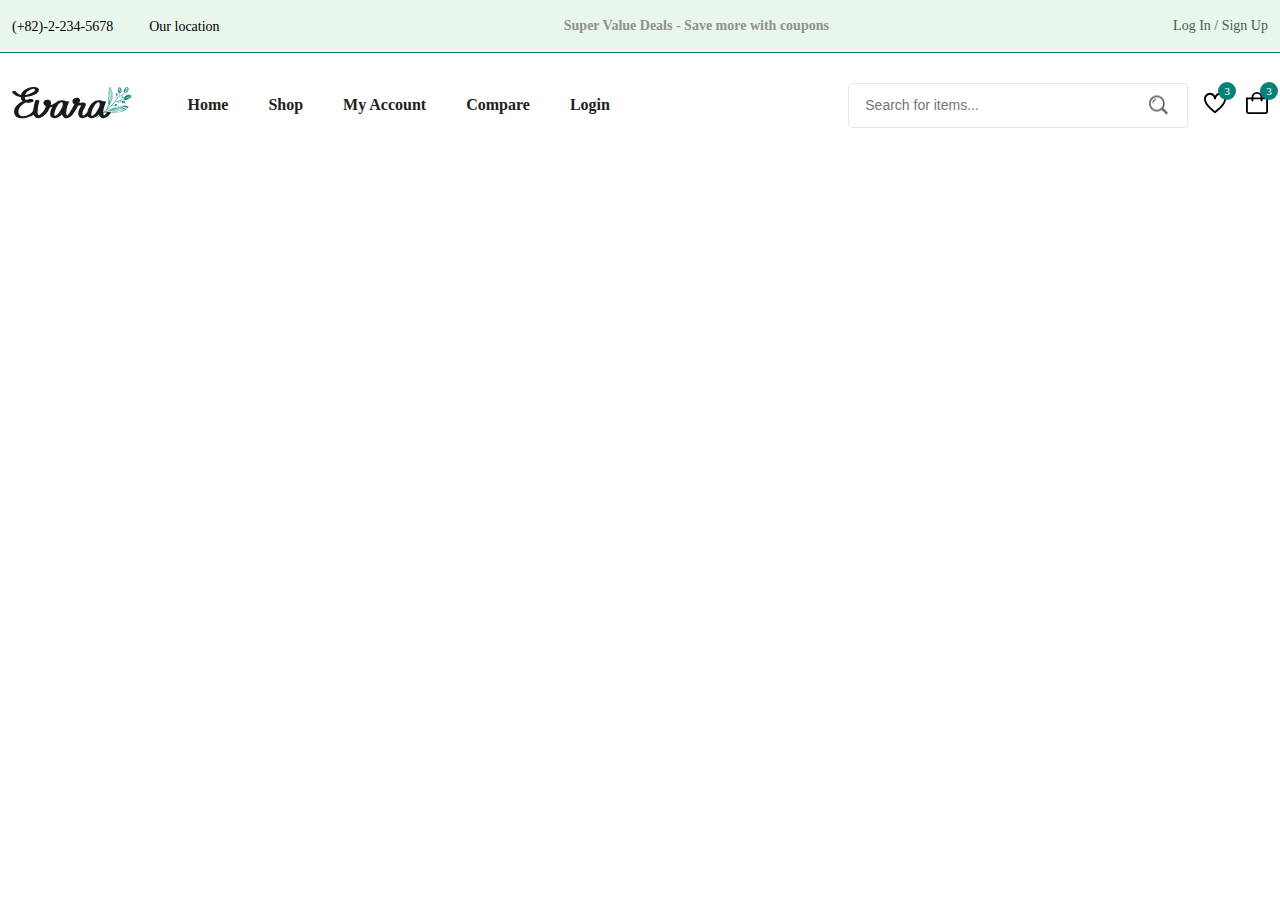
==== index.html @ a18bb02c "create Navbar" ====
<!DOCTYPE html>
<html lang="en">
  <head>
    <meta charset="UTF-8" />
    <meta name="viewport" content="width=device-width, initial-scale=1.0" />

    <!--=============== FLATICON ===============-->
    <link rel="stylesheet" href="" />

    <!--=============== SWIPER CSS ===============-->
    <link rel="stylesheet" href="" />

    <!--=============== CSS ===============-->
    <link rel="stylesheet" href="assets/css/styles.css" />

    <title>Ecommerce Website</title>
  </head>
  <body>
    <!--=============== HEADER ===============-->
    <header class="header">
      <div class="header__top">
        <div class="header__container container">
          <div class="header__contact">
            <span>(+82)-2-234-5678</span>
            <span>Our location</span>
          </div>
          <p class="header__alert-news">
            Super Value Deals - Save more with coupons
          </p>
          <a href="login-register.html" class="header__top-action">
            Log In / Sign Up
          </a>
        </div>
      </div>

      <nav class="nav container">
        <a href="index.html" class="nav__logo">
          <img src="assets/img/logo.svg" alt="logo" class="nav__logo-img" />
        </a>

        <div class="nav__menu">
          <ul class="nave__list">
            <li class="nav__item">
              <a href="index.html" class="nav__link">Home</a>
            </li>
            <li class="nav__item">
              <a href="shop.html" class="nav__link">Shop</a>
            </li>
            <li class="nav__item">
              <a href="accounts.html" class="nav__link">My Account</a>
            </li>
            <li class="nav__item">
              <a href="compare.html" class="nav__link">Compare</a>
            </li>
            <li class="nav__item">
              <a href="login-register.html" class="nav__link">Login</a>
            </li>
          </ul>

          <div class="header__search">
            <input
              type="text"
              placeholder="Search for items..."
              class="form__input"
            />

            <button class="search__btn">
              <img src="assets/img/search.png" alt="검색하기" />
            </button>
          </div>
        </div>

        <div class="header__user-action">
          <a href="wishlist.html" class="header__action-btn">
            <img src="assets/img/icon-heart.svg" alt="찜하기" />
            <span class="count">3</span>
          </a>

          <a href="cart.html" class="header__action-btn">
            <img src="assets/img/icon-cart.svg" alt="장바구니" />
            <span class="count">3</span>
          </a>
        </div>
      </nav>
    </header>

    <!--=============== MAIN ===============-->
    <main class="main">
      <!--=============== HOME ===============-->
      <section class="home"></section>

      <!--=============== CATEGORIES ===============-->
      <section class="categories"></section>

      <!--=============== PRODUCTS ===============-->
      <section class="products"></section>

      <!--=============== DEALS ===============-->
      <section class="deals"></section>

      <!--=============== NEW ARRIVALS ===============-->
      <section class="new__arrivals"></section>

      <!--=============== SHOWCASE ===============-->
      <section class="showcase"></section>

      <!--=============== NEWSLETTER ===============-->
      <section class="newsletter"></section>
    </main>

    <!--=============== FOOTER ===============-->
    <footer class="footer"></footer>

    <!--=============== SWIPER JS ===============-->
    <script src=""></script>

    <!--=============== MAIN JS ===============-->
    <script src=""></script>
  </body>
</html>
---- assets/css/styles.css ----
/*=============== GOOGLE FONTS ===============*/
@import url("https://fonts.googleapis.com/css2?family=Lato:wght@400;700&family=Spartan:wght@400;500;600;700&display=swap");

/*=============== VARIABLES CSS ===============*/
:root {
  --header-height: 4rem;

  /*========== Colors ==========*/
  /* Color mode HSL(hue, saturation, lightness) */
  --first-color: hsl(176, 88%, 27%);
  --first-color-alt: hsl(129, 44%, 94%);
  --second-color: hsl(34, 94%, 87%);
  --title-color: hsl(0, 0%, 13%);
  --text-color: hsl(154, 13%, 32%);
  --text-color-light: hsl(60, 1%, 56%);
  --body-color: hsl(0, 0%, 100%);
  --container-color: hsl(0, 0%, 93%);
  --border-color: hsl(129, 36%, 85%);
  --border-color-alt: hsl(113, 15%, 90%);

  /*========== Font and typography ==========*/
  /* .5rem = 8px | 1rem = 16px ... */
  --body-font: "Lato", sans-serif;
  --second-font: "League Spartan", sans-serif;
  --big-font-size: 3.5rem;
  --h1-font-size: 2.75rem;
  --h2-font-size: 2rem;
  --h3-font-size: 1.75rem;
  --h4-font-size: 1.375rem;
  --large-font-size: 1.125rem;
  --normal-font-size: 1rem;
  --small-font-size: 0.875rem;
  --smaller-font-size: 0.75rem;
  --tiny-font-size: 0.6875rem;

  /*========== Font weight ==========*/
  --weight-400: 400;
  --weight-500: 500;
  --weight-600: 600;
  --weight-700: 700;

  /*========== Transition ==========*/
  --transition: cubic-bezier(0, 0, 0.05, 1);
}

/* Responsive typography */
@media screen and (max-width: 1200px) {
  :root {
    --big-font-size: ;
    --h1-font-size: ;
    --h2-font-size: ;
    --h3-font-size: ;
    --h4-font-size: ;
    --large-font-size: ;
    --normal-font-size: ;
    --small-font-size: ;
    --smaller-font-size: ;
    --tiny-font-size: ;
  }
}

/*=============== BASE ===============*/
* {
  margin: 0;
  padding: 0;
  box-sizing: border-box;
}

input,
textarea,
body {
  color: var(-- text-color);
  font-family: var(-- body-font);
  font-size: var(-- normal-font-size);
  font-weight: var(-- weight-400);
}
body {
  background-color: var(--body-color);
}

h1,
h2,
h3,
h4 {
  font-family: var(--second-font);
  color: var(--title-color);
  font-weight: var(--weight-600);
}
ul {
  list-style: none;
}

a {
  text-decoration: none;
}

p {
  line-height: 1.5rem;
}

img {
  max-width: 100%;
}

button,
textarea,
input {
  background-color: transparent;
  border: none;
  outline: none;
}
/*=============== REUSABLE CSS CLASSES ===============*/
.container {
  max-width: 1320px;
  margin-inline: auto;
  padding-inline: 0.75rem;
}

.form__input {
  border: 1px solid var(--border-color-alt);
  padding-inline: 1rem;
  height: 2.813rem;
  border-radius: 0.25rem;
  font-size: var(--small-font-size);
}
/*=============== HEADER & NAV ===============*/
.header__top {
  background-color: var(--first-color-alt);
  border-bottom: 1px solid var(--first-color);
  padding-block: 0.875rem;
}
.header__container {
  display: flex;
  align-items: center;
  justify-content: space-between;
}
.header__contact span:first-child {
  margin-right: 2rem;
}

.header__contact span,
.header__alert-news,
.header__top-action {
  font-size: var(--small-font-size);
}

.header__alert-news {
  color: var(--text-color-light);
  font-weight: 600;
}

.header__top-action {
  color: var(--text-color);
}

.nav,
.nav__menu,
.nave__list,
.header__user-action {
  display: flex;
  align-items: center;
}

.nav {
  /* height: calc(var(--header-height) + 2.5rem); */
  height: 6.5rem;
  justify-content: space-between;
  /* column-gap: 1rem; */
  gap: 1rem;
}
.nav__logo img {
  width: 9.375rem;
}

.nav__menu {
  width: 100%;
  margin-left: 2.5rem;
  /* justify-content: space-between; */
}

.nave__list {
  margin-right: auto;
  /* column-gap: 1rem; */
  gap: 2.5rem;
}

.nav__link {
  color: var(--title-color);
  font-weight: 700;
  transition: all 0.2s var(--transition);
}

/* Active link */
.active-link,
.nav__link:hover {
  color: var(--first-color);
}

.header__search {
  width: 21.25rem;
  position: relative;
}

.header__search .form__input {
  width: 100%;
}

.search__btn {
  position: absolute;
  top: 50%;
  right: 1.25rem;
  transform: translateY(-50%);
  cursor: pointer;
}

.header__user-action {
  gap: 1.25rem;
}

.header__action-btn {
  position: relative;
}
.header__action-btn img {
  width: 1.875rem;
}

.header__action-btn .count {
  position: absolute;
  top: -0.625rem;
  right: -0.625rem;
  background-color: var(--first-color);
  color: var(--body-color);
  border-radius: 50%;
  width: 1.125rem;
  height: 1.125rem;
  text-align: center;
  font-size: var(--tiny-font-size);
  line-height: 18px;
}
/*=============== HOME ===============*/

/*=============== BUTTONS ===============*/

/*=============== CATEGORIES ===============*/

/* Swiper class */

/*=============== PRODUCTS ===============*/

/* Active Tab */

/* Product Hover */

/*=============== DEALS ===============*/

/*=============== NEW ARRIVALS ===============*/

/*=============== SHOWCASE ===============*/

/*=============== NEWSLETTER ===============*/

/*=============== FOOTER ===============*/

/*=============== BREADCRUMBS ===============*/

/*=============== SHOP ===============*/

/*=============== DETAILS ===============*/

/*=============== DETAILS INFO & REVIEWS ===============*/

/*=============== CART ===============*/

/*=============== CART OTHERS ===============*/

/*=============== WISHLIST ===============*/

/*=============== CHECKOUT ===============*/

/*=============== COMPARE ===============*/

/*=============== LOGIN & REGISTER ===============*/

/*=============== ACCOUNTS ===============*/

/*=============== BREAKPOINTS ===============*/
/* For large devices */
@media screen and (max-width: 1400px) {
}

@media screen and (max-width: 1200px) {
}

/* For medium devices */
@media screen and (max-width: 992px) {
}

@media screen and (max-width: 768px) {
}

/* For small devices */
@media screen and (max-width: 576px) {
}

@media screen and (max-width: 350px) {
}
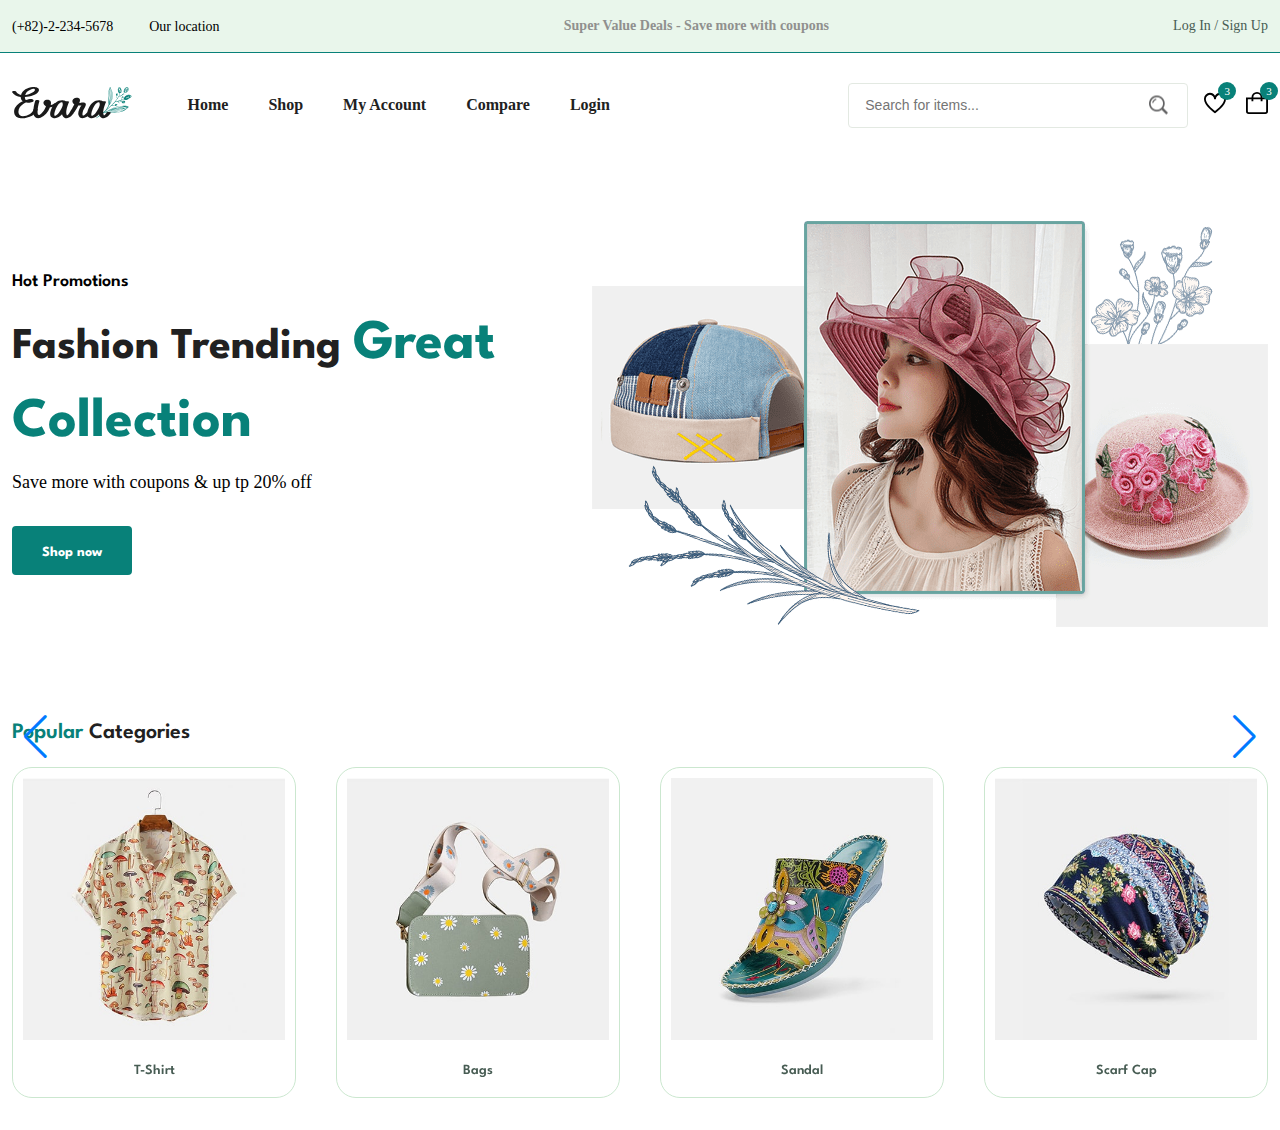
==== commit 5a46abe2: "create Category Section" ====
--- a/index.html
+++ b/index.html
@@ -8,7 +8,10 @@
     <link rel="stylesheet" href="" />
 
     <!--=============== SWIPER CSS ===============-->
-    <link rel="stylesheet" href="" />
+    <link
+      rel="stylesheet"
+      href="https://cdn.jsdelivr.net/npm/swiper@11/swiper-bundle.min.css"
+    />
 
     <!--=============== CSS ===============-->
     <link rel="stylesheet" href="assets/css/styles.css" />
@@ -87,10 +90,104 @@
     <!--=============== MAIN ===============-->
     <main class="main">
       <!--=============== HOME ===============-->
-      <section class="home"></section>
+      <section class="home section--lg">
+        <div class="container home__container grid">
+          <div class="home__content">
+            <span class="home__subtitle">Hot Promotions</span>
+            <h1 class="home__title">
+              Fashion Trending
+              <span> Great Collection</span>
+            </h1>
+            <p class="home__description">
+              Save more with coupons & up tp 20% off
+            </p>
+
+            <a href="shop.html" class="btn">Shop now</a>
+          </div>
+
+          <img
+            src="assets/img/home-img.png"
+            alt="배너 이미지"
+            class="home__img"
+          />
+        </div>
+      </section>
 
       <!--=============== CATEGORIES ===============-->
-      <section class="categories"></section>
+      <section class="categories container section">
+        <h3 class="section__title"><span>Popular</span> Categories</h3>
+
+        <div class="categories__container swiper">
+          <div class="swiper-wrapper">
+            <a href="" class="category__item swiper-slide">
+              <img
+                src="assets/img/category-1.jpg"
+                alt="카테고리"
+                class="category__img"
+              />
+              <h3 class="catogry__title">T-Shirt</h3>
+            </a>
+            <a href="" class="category__item swiper-slide">
+              <img
+                src="assets/img/category-2.jpg"
+                alt="카테고리"
+                class="category__img"
+              />
+              <h3 class="catogry__title">Bags</h3>
+            </a>
+            <a href="" class="category__item swiper-slide">
+              <img
+                src="assets/img/category-3.jpg"
+                alt="카테고리"
+                class="category__img"
+              />
+              <h3 class="catogry__title">Sandal</h3>
+            </a>
+            <a href="" class="category__item swiper-slide">
+              <img
+                src="assets/img/category-4.jpg"
+                alt="카테고리"
+                class="category__img"
+              />
+              <h3 class="catogry__title">Scarf Cap</h3>
+            </a>
+            <a href="" class="category__item swiper-slide">
+              <img
+                src="assets/img/category-5.jpg"
+                alt="카테고리"
+                class="category__img"
+              />
+              <h3 class="catogry__title">Shoes</h3>
+            </a>
+            <a href="" class="category__item swiper-slide">
+              <img
+                src="assets/img/category-6.jpg"
+                alt="카테고리"
+                class="category__img"
+              />
+              <h3 class="catogry__title">Pillowcase</h3>
+            </a>
+            <a href="" class="category__item swiper-slide">
+              <img
+                src="assets/img/category-7.jpg"
+                alt="카테고리"
+                class="category__img"
+              />
+              <h3 class="catogry__title">Jumpsuit</h3>
+            </a>
+            <a href="" class="category__item swiper-slide">
+              <img
+                src="assets/img/category-8.jpg"
+                alt="카테고리"
+                class="category__img"
+              />
+              <h3 class="catogry__title">Hats</h3>
+            </a>
+          </div>
+          <div class="swiper-button-next"></div>
+          <div class="swiper-button-prev"></div>
+        </div>
+      </section>
 
       <!--=============== PRODUCTS ===============-->
       <section class="products"></section>
@@ -112,9 +209,8 @@
     <footer class="footer"></footer>
 
     <!--=============== SWIPER JS ===============-->
-    <script src=""></script>
-
+    <script src="https://cdn.jsdelivr.net/npm/swiper@11/swiper-bundle.min.js"></script>
     <!--=============== MAIN JS ===============-->
-    <script src=""></script>
+    <script src="assets/js/main.js"></script>
   </body>
 </html>
--- a/assets/css/styles.css
+++ b/assets/css/styles.css
@@ -21,7 +21,7 @@
   /*========== Font and typography ==========*/
   /* .5rem = 8px | 1rem = 16px ... */
   --body-font: "Lato", sans-serif;
-  --second-font: "League Spartan", sans-serif;
+  --second-font: "Spartan", sans-serif;
   --big-font-size: 3.5rem;
   --h1-font-size: 2.75rem;
   --h2-font-size: 2rem;
@@ -45,7 +45,7 @@
 
 /* Responsive typography */
 @media screen and (max-width: 1200px) {
-  :root {
+  /* :root {
     --big-font-size: ;
     --h1-font-size: ;
     --h2-font-size: ;
@@ -56,7 +56,7 @@
     --small-font-size: ;
     --smaller-font-size: ;
     --tiny-font-size: ;
-  }
+  } */
 }
 
 /*=============== BASE ===============*/
@@ -116,6 +116,23 @@
   padding-inline: 0.75rem;
 }
 
+.grid {
+  display: grid;
+  gap: 1.5rem;
+}
+.section {
+  padding-block: 2rem;
+}
+.section--lg {
+  padding-block: 4rem;
+}
+.section__title {
+  font-size: var(--h4-font-size);
+  margin-bottom: 1.5rem;
+}
+.section__title span {
+  color: var(--first-color);
+}
 .form__input {
   border: 1px solid var(--border-color-alt);
   padding-inline: 1rem;
@@ -238,13 +255,89 @@
   line-height: 18px;
 }
 /*=============== HOME ===============*/
-
+.home__container {
+  grid-template-columns: 5fr 7fr;
+  align-items: center;
+}
+
+.home__subtitle,
+.home__description {
+  font-size: var(--large-font-size);
+}
+.home__subtitle {
+  font-family: var(--second-font);
+  font-weight: 600;
+  margin-bottom: 1rem;
+  display: block;
+}
+
+.home__title {
+  font-size: var(--h1-font-size);
+  font-weight: var(--weight-700);
+  line-height: 1.4;
+}
+
+.home__title span {
+  color: var(--first-color);
+  font-size: var(--big-font-size);
+}
+
+.home__description {
+  margin-block: 0.5rem 2rem;
+}
+
+.home__img {
+  justify-self: flex-end;
+}
 /*=============== BUTTONS ===============*/
+.btn {
+  background-color: var(--first-color);
+  color: var(--body-color);
+  display: inline-block;
+  border-radius: 0.25rem;
+  height: 49px;
+  line-height: 49px;
+  padding-inline: 1.75rem;
+  border: 2px solid var(--first-color);
+  font-family: var(--second-font);
+  font-size: var(--small-font-size);
+  font-weight: var(--weight-700);
+  transition: all 0.4s ease;
+}
+
+.btn:hover {
+  background-color: transparent;
+  color: var(--first-color);
+}
 
 /*=============== CATEGORIES ===============*/
-
+.categories {
+  overflow: hidden;
+}
+.category__item {
+  border: 1px solid var(--border-color);
+  padding: 0.625rem 0.625rem 1.25rem;
+  border-radius: 1.25rem;
+  text-align: center;
+}
+
+.category__img {
+  border-radius: 0cap;
+  margin-bottom: 1.25rem;
+}
+
+.catogry__title {
+  color: var(--text-color);
+  font-size: var(--small-font-size);
+}
 /* Swiper class */
-
+.swiper {
+  overflow: initial;
+}
+.swiper-button-next,
+.swiper-button-prev {
+  top: -1.875rem;
+}
 /*=============== PRODUCTS ===============*/
 
 /* Active Tab */
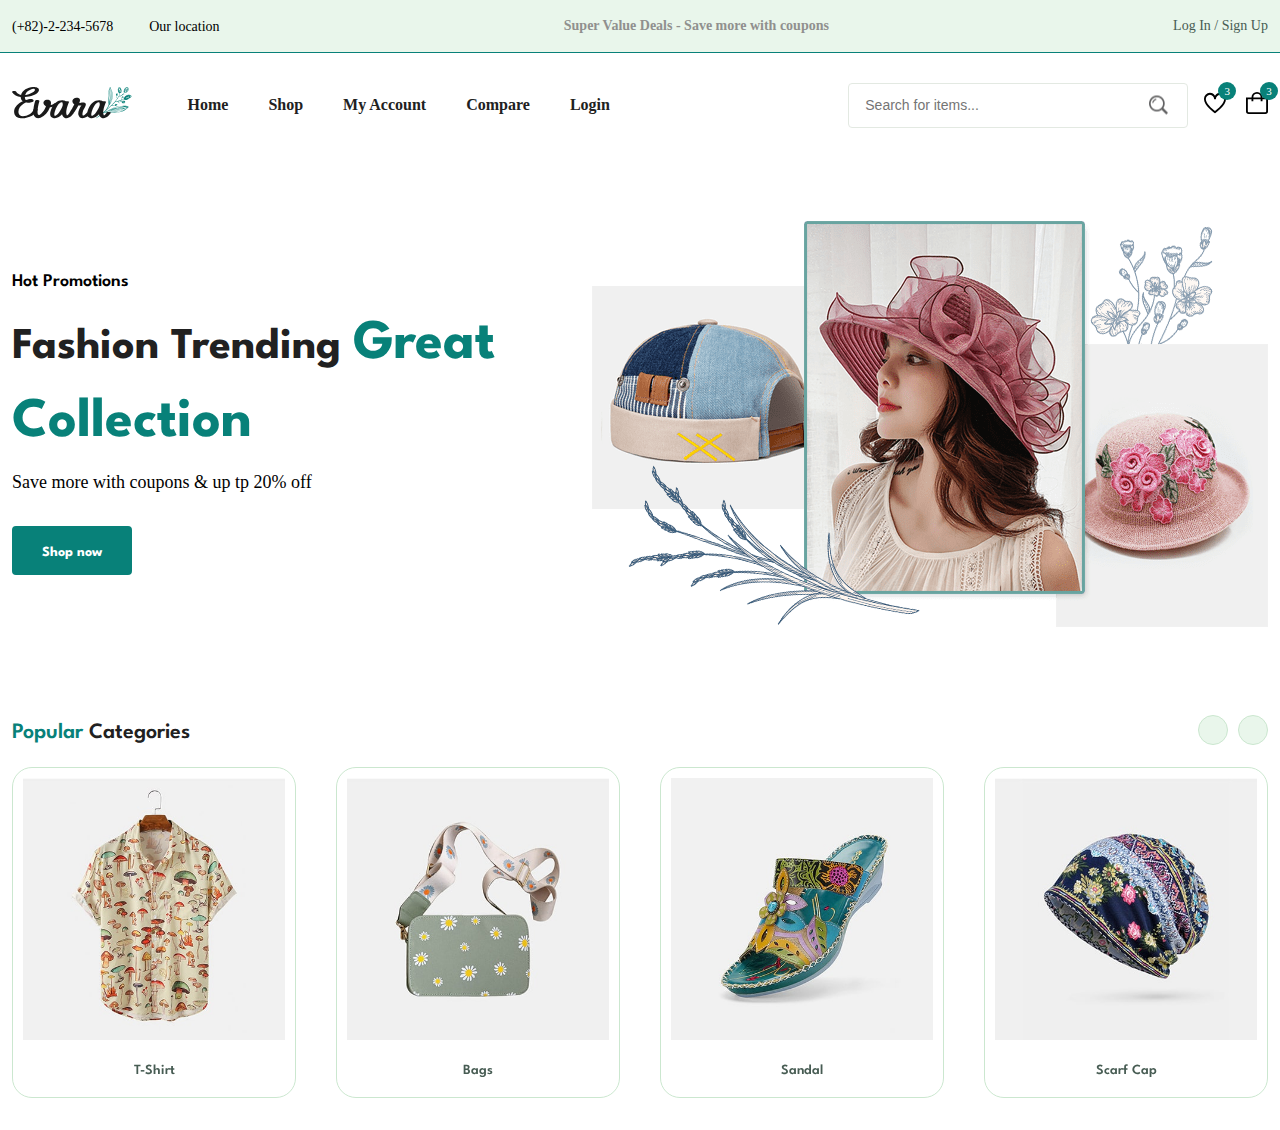
==== commit b0f9010c: "completed Category Swiper" ====
--- a/index.html
+++ b/index.html
@@ -5,7 +5,10 @@
     <meta name="viewport" content="width=device-width, initial-scale=1.0" />
 
     <!--=============== FLATICON ===============-->
-    <link rel="stylesheet" href="" />
+    <link
+      rel="stylesheet"
+      href="https://cdn-uicons.flaticon.com/2.6.0/uicons-regular-straight/css/uicons-regular-straight.css"
+    />
 
     <!--=============== SWIPER CSS ===============-->
     <link
@@ -184,8 +187,12 @@
               <h3 class="catogry__title">Hats</h3>
             </a>
           </div>
-          <div class="swiper-button-next"></div>
-          <div class="swiper-button-prev"></div>
+          <div class="swiper-button-next">
+            <i class="fi fi-rs-angle-right"></i>
+          </div>
+          <div class="swiper-button-prev">
+            <i class="fi fi-rs-angle-left"></i>
+          </div>
         </div>
       </section>
 
--- a/assets/css/styles.css
+++ b/assets/css/styles.css
@@ -337,6 +337,26 @@
 .swiper-button-next,
 .swiper-button-prev {
   top: -1.875rem;
+  width: 30px;
+  height: 30px;
+  background-color: var(--first-color-alt);
+  color: var(--first-color);
+  border: 1px solid var(--border-color);
+  border-radius: 50%;
+  font-size: var(--tiny-font-size);
+}
+
+.swiper-button-next::after,
+.swiper-button-prev::after {
+  content: "";
+}
+
+.swiper-button-prev {
+  left: initial;
+  right: 2.5rem;
+}
+.swiper-button-next {
+  right: 0;
 }
 /*=============== PRODUCTS ===============*/
 
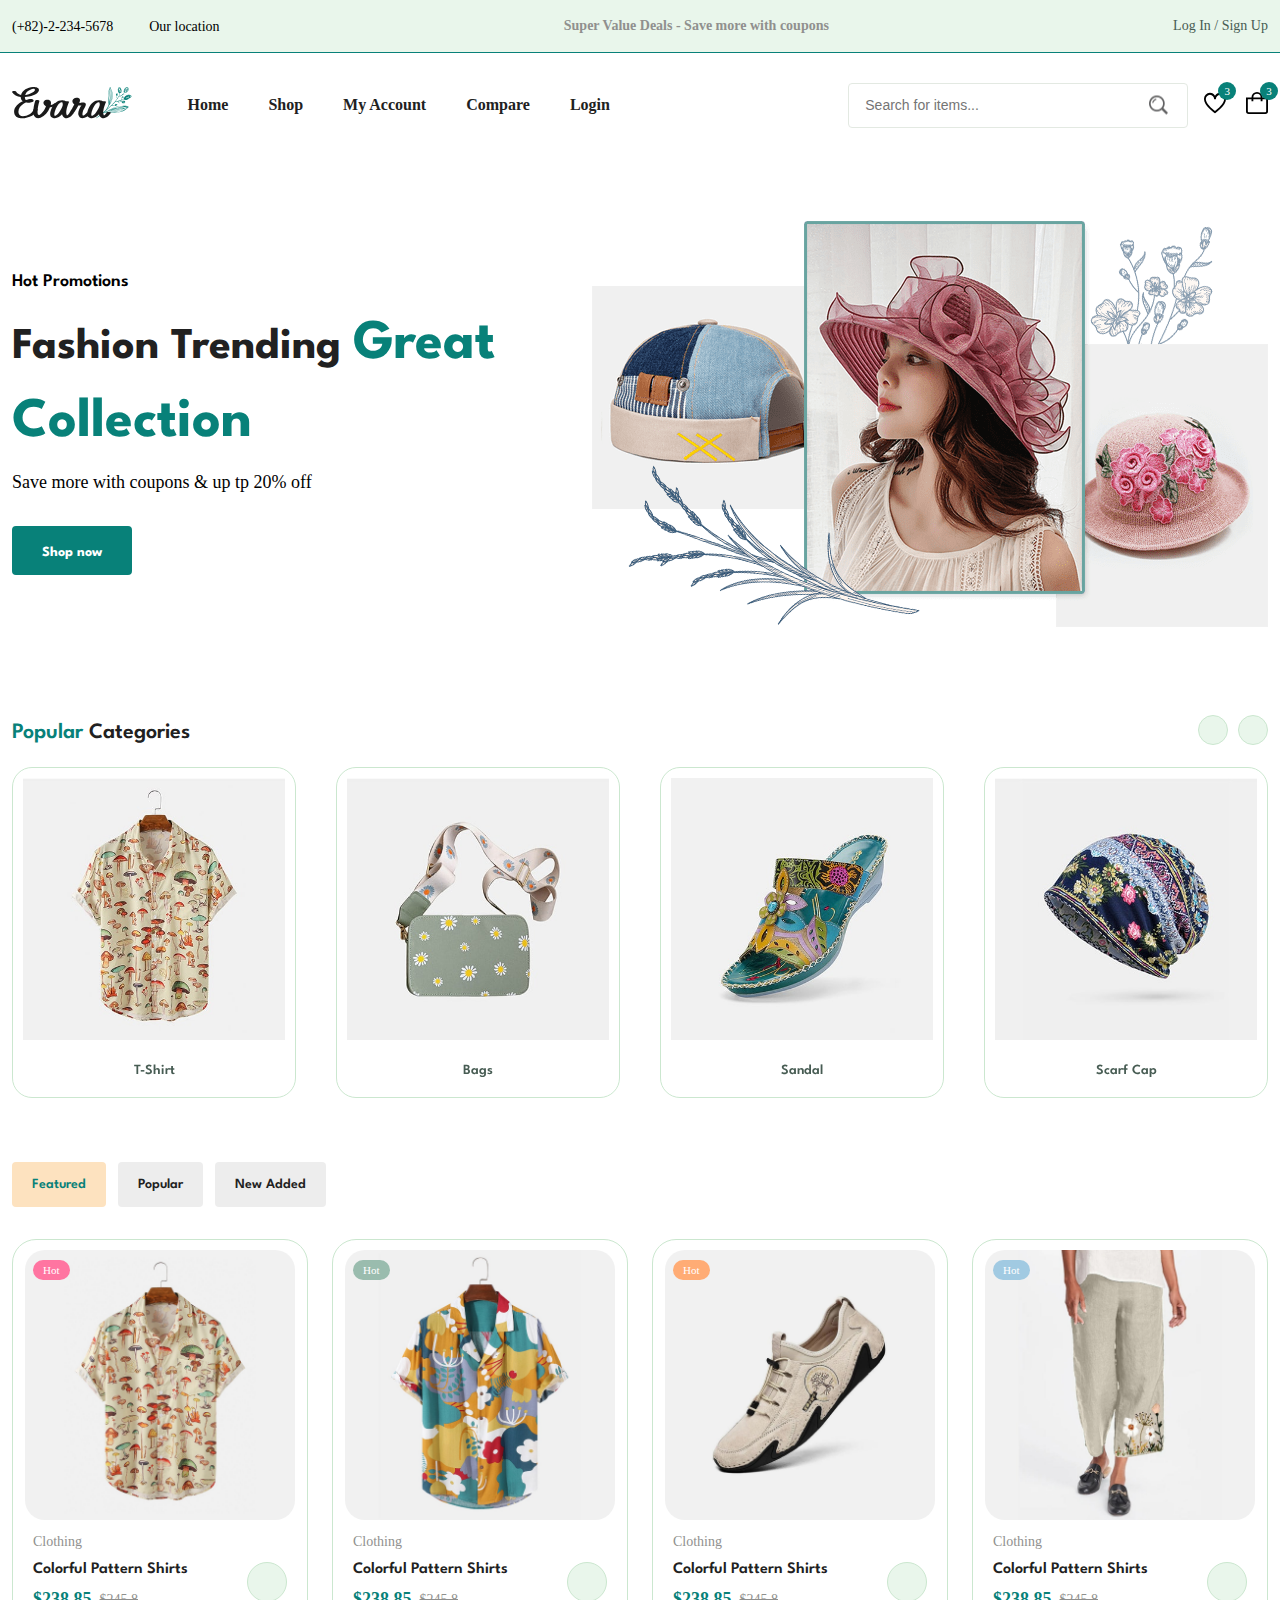
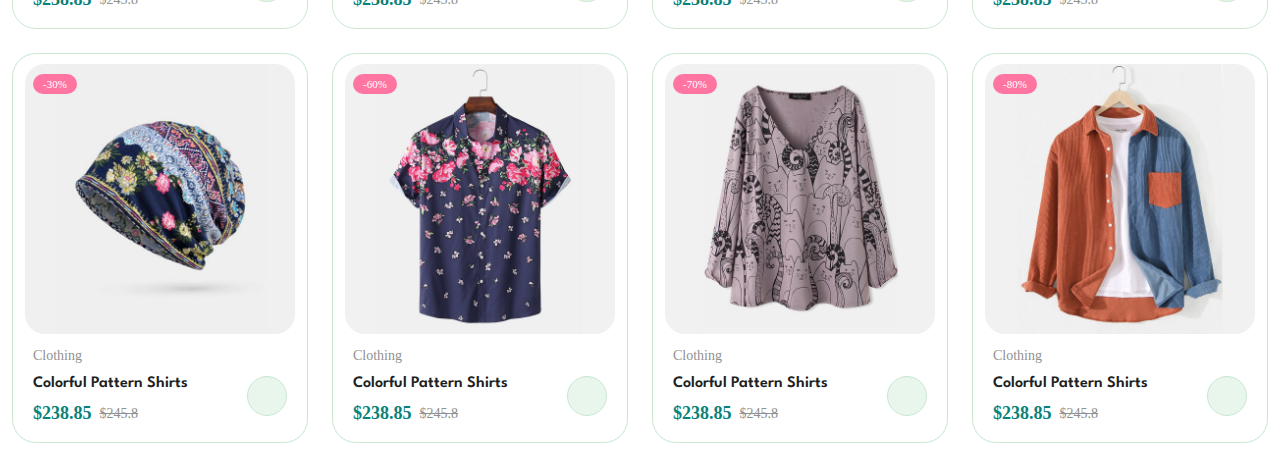
==== commit 06321dcc: "completed products-tab funtionality" ====
--- a/index.html
+++ b/index.html
@@ -8,6 +8,10 @@
     <link
       rel="stylesheet"
       href="https://cdn-uicons.flaticon.com/2.6.0/uicons-regular-straight/css/uicons-regular-straight.css"
+    />
+    <link
+      rel="stylesheet"
+      href="https://cdn-uicons.flaticon.com/2.6.0/uicons-regular-rounded/css/uicons-regular-rounded.css"
     />
 
     <!--=============== SWIPER CSS ===============-->
@@ -197,7 +201,1477 @@
       </section>
 
       <!--=============== PRODUCTS ===============-->
-      <section class="products"></section>
+      <section class="products container section">
+        <div class="tab__btns">
+          <div class="tab__btn active-tab" data-target="#featured">
+            Featured
+          </div>
+          <div class="tab__btn" data-target="#popular">Popular</div>
+          <div class="tab__btn" data-target="#new-added">New Added</div>
+        </div>
+
+        <div class="tab__items">
+          <div class="tab__item active-tab" content id="featured">
+            <div class="products__container grid">
+              <div class="product__item">
+                <div class="product__banner">
+                  <a href="" class="product__image">
+                    <img
+                      src="assets/img/product-1-1.jpg"
+                      alt="상품 이미지1"
+                      class="product__img default"
+                    />
+                    <img
+                      src="assets/img/product-1-2.jpg"
+                      alt="상품 이미지2"
+                      class="product__img hover"
+                    />
+                  </a>
+
+                  <div class="product__actions">
+                    <a href="#" class="action__btn" aria-label="미리보기">
+                      <i class="fi fi-rr-eye"></i>
+                    </a>
+                    <a href="#" class="action__btn" aria-label="찜하기">
+                      <i class="fi fi-rr-heart"></i>
+                    </a>
+                    <a href="#" class="action__btn" aria-label="비교하기">
+                      <i class="fi fi-rr-shuffle"></i>
+                    </a>
+                  </div>
+
+                  <div class="product__badge light-pink">Hot</div>
+                </div>
+
+                <div class="product__content">
+                  <span class="product__category">Clothing</span>
+                  <a href="details.html">
+                    <h3 class="product__title">Colorful Pattern Shirts</h3>
+                  </a>
+                  <div class="product__rating">
+                    <i class="fi fi-rr-star"></i>
+                    <i class="fi fi-rr-star"></i>
+                    <i class="fi fi-rr-star"></i>
+                    <i class="fi fi-rr-star"></i>
+                    <i class="fi fi-rr-star"></i>
+                  </div>
+
+                  <div class="product__price flex">
+                    <span class="new__price">$238.85</span>
+                    <span class="old__price">$245.8</span>
+                  </div>
+
+                  <a
+                    href="#"
+                    class="action__btn cart_btn"
+                    aria-label="장바구니에 담기"
+                  >
+                    <i class="fi fi-rr-shopping-bag-add"></i>
+                  </a>
+                </div>
+              </div>
+
+              <div class="product__item">
+                <div class="product__banner">
+                  <a href="" class="product__image">
+                    <img
+                      src="assets/img/product-2-1.jpg"
+                      alt="상품 이미지1"
+                      class="product__img default"
+                    />
+                    <img
+                      src="assets/img/product-2-2.jpg"
+                      alt="상품 이미지2"
+                      class="product__img hover"
+                    />
+                  </a>
+
+                  <div class="product__actions">
+                    <a href="#" class="action__btn" aria-label="미리보기">
+                      <i class="fi fi-rr-eye"></i>
+                    </a>
+                    <a href="#" class="action__btn" aria-label="찜하기">
+                      <i class="fi fi-rr-heart"></i>
+                    </a>
+                    <a href="#" class="action__btn" aria-label="비교하기">
+                      <i class="fi fi-rr-shuffle"></i>
+                    </a>
+                  </div>
+
+                  <div class="product__badge light-green">Hot</div>
+                </div>
+
+                <div class="product__content">
+                  <span class="product__category">Clothing</span>
+                  <a href="details.html">
+                    <h3 class="product__title">Colorful Pattern Shirts</h3>
+                  </a>
+                  <div class="product__rating">
+                    <i class="fi fi-rr-star"></i>
+                    <i class="fi fi-rr-star"></i>
+                    <i class="fi fi-rr-star"></i>
+                    <i class="fi fi-rr-star"></i>
+                    <i class="fi fi-rr-star"></i>
+                  </div>
+
+                  <div class="product__price flex">
+                    <span class="new__price">$238.85</span>
+                    <span class="old__price">$245.8</span>
+                  </div>
+
+                  <a
+                    href="#"
+                    class="action__btn cart_btn"
+                    aria-label="장바구니에 담기"
+                  >
+                    <i class="fi fi-rr-shopping-bag-add"></i>
+                  </a>
+                </div>
+              </div>
+
+              <div class="product__item">
+                <div class="product__banner">
+                  <a href="" class="product__image">
+                    <img
+                      src="assets/img/product-3-1.jpg"
+                      alt="상품 이미지1"
+                      class="product__img default"
+                    />
+                    <img
+                      src="assets/img/product-3-2.jpg"
+                      alt="상품 이미지2"
+                      class="product__img hover"
+                    />
+                  </a>
+
+                  <div class="product__actions">
+                    <a href="#" class="action__btn" aria-label="미리보기">
+                      <i class="fi fi-rr-eye"></i>
+                    </a>
+                    <a href="#" class="action__btn" aria-label="찜하기">
+                      <i class="fi fi-rr-heart"></i>
+                    </a>
+                    <a href="#" class="action__btn" aria-label="비교하기">
+                      <i class="fi fi-rr-shuffle"></i>
+                    </a>
+                  </div>
+
+                  <div class="product__badge light-orange">Hot</div>
+                </div>
+
+                <div class="product__content">
+                  <span class="product__category">Clothing</span>
+                  <a href="details.html">
+                    <h3 class="product__title">Colorful Pattern Shirts</h3>
+                  </a>
+                  <div class="product__rating">
+                    <i class="fi fi-rr-star"></i>
+                    <i class="fi fi-rr-star"></i>
+                    <i class="fi fi-rr-star"></i>
+                    <i class="fi fi-rr-star"></i>
+                    <i class="fi fi-rr-star"></i>
+                  </div>
+
+                  <div class="product__price flex">
+                    <span class="new__price">$238.85</span>
+                    <span class="old__price">$245.8</span>
+                  </div>
+
+                  <a
+                    href="#"
+                    class="action__btn cart_btn"
+                    aria-label="장바구니에 담기"
+                  >
+                    <i class="fi fi-rr-shopping-bag-add"></i>
+                  </a>
+                </div>
+              </div>
+
+              <div class="product__item">
+                <div class="product__banner">
+                  <a href="" class="product__image">
+                    <img
+                      src="assets/img/product-4-1.jpg"
+                      alt="상품 이미지1"
+                      class="product__img default"
+                    />
+                    <img
+                      src="assets/img/product-4-2.jpg"
+                      alt="상품 이미지2"
+                      class="product__img hover"
+                    />
+                  </a>
+
+                  <div class="product__actions">
+                    <a href="#" class="action__btn" aria-label="미리보기">
+                      <i class="fi fi-rr-eye"></i>
+                    </a>
+                    <a href="#" class="action__btn" aria-label="찜하기">
+                      <i class="fi fi-rr-heart"></i>
+                    </a>
+                    <a href="#" class="action__btn" aria-label="비교하기">
+                      <i class="fi fi-rr-shuffle"></i>
+                    </a>
+                  </div>
+
+                  <div class="product__badge light-blue">Hot</div>
+                </div>
+
+                <div class="product__content">
+                  <span class="product__category">Clothing</span>
+                  <a href="details.html">
+                    <h3 class="product__title">Colorful Pattern Shirts</h3>
+                  </a>
+                  <div class="product__rating">
+                    <i class="fi fi-rr-star"></i>
+                    <i class="fi fi-rr-star"></i>
+                    <i class="fi fi-rr-star"></i>
+                    <i class="fi fi-rr-star"></i>
+                    <i class="fi fi-rr-star"></i>
+                  </div>
+
+                  <div class="product__price flex">
+                    <span class="new__price">$238.85</span>
+                    <span class="old__price">$245.8</span>
+                  </div>
+
+                  <a
+                    href="#"
+                    class="action__btn cart_btn"
+                    aria-label="장바구니에 담기"
+                  >
+                    <i class="fi fi-rr-shopping-bag-add"></i>
+                  </a>
+                </div>
+              </div>
+
+              <div class="product__item">
+                <div class="product__banner">
+                  <a href="" class="product__image">
+                    <img
+                      src="assets/img/product-5-1.jpg"
+                      alt="상품 이미지1"
+                      class="product__img default"
+                    />
+                    <img
+                      src="assets/img/product-5-2.jpg"
+                      alt="상품 이미지2"
+                      class="product__img hover"
+                    />
+                  </a>
+
+                  <div class="product__actions">
+                    <a href="#" class="action__btn" aria-label="미리보기">
+                      <i class="fi fi-rr-eye"></i>
+                    </a>
+                    <a href="#" class="action__btn" aria-label="찜하기">
+                      <i class="fi fi-rr-heart"></i>
+                    </a>
+                    <a href="#" class="action__btn" aria-label="비교하기">
+                      <i class="fi fi-rr-shuffle"></i>
+                    </a>
+                  </div>
+
+                  <div class="product__badge light-pink">-30%</div>
+                </div>
+
+                <div class="product__content">
+                  <span class="product__category">Clothing</span>
+                  <a href="details.html">
+                    <h3 class="product__title">Colorful Pattern Shirts</h3>
+                  </a>
+                  <div class="product__rating">
+                    <i class="fi fi-rr-star"></i>
+                    <i class="fi fi-rr-star"></i>
+                    <i class="fi fi-rr-star"></i>
+                    <i class="fi fi-rr-star"></i>
+                    <i class="fi fi-rr-star"></i>
+                  </div>
+
+                  <div class="product__price flex">
+                    <span class="new__price">$238.85</span>
+                    <span class="old__price">$245.8</span>
+                  </div>
+
+                  <a
+                    href="#"
+                    class="action__btn cart_btn"
+                    aria-label="장바구니에 담기"
+                  >
+                    <i class="fi fi-rr-shopping-bag-add"></i>
+                  </a>
+                </div>
+              </div>
+
+              <div class="product__item">
+                <div class="product__banner">
+                  <a href="" class="product__image">
+                    <img
+                      src="assets/img/product-6-1.jpg"
+                      alt="상품 이미지1"
+                      class="product__img default"
+                    />
+                    <img
+                      src="assets/img/product-6-2.jpg"
+                      alt="상품 이미지2"
+                      class="product__img hover"
+                    />
+                  </a>
+
+                  <div class="product__actions">
+                    <a href="#" class="action__btn" aria-label="미리보기">
+                      <i class="fi fi-rr-eye"></i>
+                    </a>
+                    <a href="#" class="action__btn" aria-label="찜하기">
+                      <i class="fi fi-rr-heart"></i>
+                    </a>
+                    <a href="#" class="action__btn" aria-label="비교하기">
+                      <i class="fi fi-rr-shuffle"></i>
+                    </a>
+                  </div>
+
+                  <div class="product__badge light-pink">-60%</div>
+                </div>
+
+                <div class="product__content">
+                  <span class="product__category">Clothing</span>
+                  <a href="details.html">
+                    <h3 class="product__title">Colorful Pattern Shirts</h3>
+                  </a>
+                  <div class="product__rating">
+                    <i class="fi fi-rr-star"></i>
+                    <i class="fi fi-rr-star"></i>
+                    <i class="fi fi-rr-star"></i>
+                    <i class="fi fi-rr-star"></i>
+                    <i class="fi fi-rr-star"></i>
+                  </div>
+
+                  <div class="product__price flex">
+                    <span class="new__price">$238.85</span>
+                    <span class="old__price">$245.8</span>
+                  </div>
+
+                  <a
+                    href="#"
+                    class="action__btn cart_btn"
+                    aria-label="장바구니에 담기"
+                  >
+                    <i class="fi fi-rr-shopping-bag-add"></i>
+                  </a>
+                </div>
+              </div>
+
+              <div class="product__item">
+                <div class="product__banner">
+                  <a href="" class="product__image">
+                    <img
+                      src="assets/img/product-7-1.jpg"
+                      alt="상품 이미지1"
+                      class="product__img default"
+                    />
+                    <img
+                      src="assets/img/product-7-2.jpg"
+                      alt="상품 이미지2"
+                      class="product__img hover"
+                    />
+                  </a>
+
+                  <div class="product__actions">
+                    <a href="#" class="action__btn" aria-label="미리보기">
+                      <i class="fi fi-rr-eye"></i>
+                    </a>
+                    <a href="#" class="action__btn" aria-label="찜하기">
+                      <i class="fi fi-rr-heart"></i>
+                    </a>
+                    <a href="#" class="action__btn" aria-label="비교하기">
+                      <i class="fi fi-rr-shuffle"></i>
+                    </a>
+                  </div>
+
+                  <div class="product__badge light-pink">-70%</div>
+                </div>
+
+                <div class="product__content">
+                  <span class="product__category">Clothing</span>
+                  <a href="details.html">
+                    <h3 class="product__title">Colorful Pattern Shirts</h3>
+                  </a>
+                  <div class="product__rating">
+                    <i class="fi fi-rr-star"></i>
+                    <i class="fi fi-rr-star"></i>
+                    <i class="fi fi-rr-star"></i>
+                    <i class="fi fi-rr-star"></i>
+                    <i class="fi fi-rr-star"></i>
+                  </div>
+
+                  <div class="product__price flex">
+                    <span class="new__price">$238.85</span>
+                    <span class="old__price">$245.8</span>
+                  </div>
+
+                  <a
+                    href="#"
+                    class="action__btn cart_btn"
+                    aria-label="장바구니에 담기"
+                  >
+                    <i class="fi fi-rr-shopping-bag-add"></i>
+                  </a>
+                </div>
+              </div>
+
+              <div class="product__item">
+                <div class="product__banner">
+                  <a href="" class="product__image">
+                    <img
+                      src="assets/img/product-8-1.jpg"
+                      alt="상품 이미지1"
+                      class="product__img default"
+                    />
+                    <img
+                      src="assets/img/product-8-2.jpg"
+                      alt="상품 이미지2"
+                      class="product__img hover"
+                    />
+                  </a>
+
+                  <div class="product__actions">
+                    <a href="#" class="action__btn" aria-label="미리보기">
+                      <i class="fi fi-rr-eye"></i>
+                    </a>
+                    <a href="#" class="action__btn" aria-label="찜하기">
+                      <i class="fi fi-rr-heart"></i>
+                    </a>
+                    <a href="#" class="action__btn" aria-label="비교하기">
+                      <i class="fi fi-rr-shuffle"></i>
+                    </a>
+                  </div>
+
+                  <div class="product__badge light-pink">-80%</div>
+                </div>
+
+                <div class="product__content">
+                  <span class="product__category">Clothing</span>
+                  <a href="details.html">
+                    <h3 class="product__title">Colorful Pattern Shirts</h3>
+                  </a>
+                  <div class="product__rating">
+                    <i class="fi fi-rr-star"></i>
+                    <i class="fi fi-rr-star"></i>
+                    <i class="fi fi-rr-star"></i>
+                    <i class="fi fi-rr-star"></i>
+                    <i class="fi fi-rr-star"></i>
+                  </div>
+
+                  <div class="product__price flex">
+                    <span class="new__price">$238.85</span>
+                    <span class="old__price">$245.8</span>
+                  </div>
+
+                  <a
+                    href="#"
+                    class="action__btn cart_btn"
+                    aria-label="장바구니에 담기"
+                  >
+                    <i class="fi fi-rr-shopping-bag-add"></i>
+                  </a>
+                </div>
+              </div>
+            </div>
+          </div>
+          <div class="tab__item" content id="popular">
+            <div class="products__container grid">
+              <div class="product__item">
+                <div class="product__banner">
+                  <a href="details.html" class="product__image">
+                    <img
+                      src="assets/img/product-9-1.jpg"
+                      alt="상품 이미지1"
+                      class="product__img default"
+                    />
+                    <img
+                      src="assets/img/product-9-2.jpg"
+                      alt="상품 이미지2"
+                      class="product__img hover"
+                    />
+                  </a>
+
+                  <div class="product__actions">
+                    <a href="#" class="action__btn" aria-label="미리보기">
+                      <i class="fi fi-rr-eye"></i>
+                    </a>
+                    <a href="#" class="action__btn" aria-label="찜하기">
+                      <i class="fi fi-rr-heart"></i>
+                    </a>
+                    <a href="#" class="action__btn" aria-label="비교하기">
+                      <i class="fi fi-rr-shuffle"></i>
+                    </a>
+                  </div>
+
+                  <div class="product__badge light-pink">Hot</div>
+                </div>
+
+                <div class="product__content">
+                  <span class="product__category">Clothing</span>
+                  <a href="details.html">
+                    <h3 class="product__title">Colorful Pattern Shirts</h3>
+                  </a>
+                  <div class="product__rating">
+                    <i class="fi fi-rr-star"></i>
+                    <i class="fi fi-rr-star"></i>
+                    <i class="fi fi-rr-star"></i>
+                    <i class="fi fi-rr-star"></i>
+                    <i class="fi fi-rr-star"></i>
+                  </div>
+
+                  <div class="product__price flex">
+                    <span class="new__price">$238.85</span>
+                    <span class="old__price">$245.8</span>
+                  </div>
+
+                  <a
+                    href="#"
+                    class="action__btn cart_btn"
+                    aria-label="장바구니에 담기"
+                  >
+                    <i class="fi fi-rr-shopping-bag-add"></i>
+                  </a>
+                </div>
+              </div>
+
+              <div class="product__item">
+                <div class="product__banner">
+                  <a href="" class="product__image">
+                    <img
+                      src="assets/img/product-11-1.jpg"
+                      alt="상품 이미지1"
+                      class="product__img default"
+                    />
+                    <img
+                      src="assets/img/product-11-2.jpg"
+                      alt="상품 이미지2"
+                      class="product__img hover"
+                    />
+                  </a>
+
+                  <div class="product__actions">
+                    <a href="#" class="action__btn" aria-label="미리보기">
+                      <i class="fi fi-rr-eye"></i>
+                    </a>
+                    <a href="#" class="action__btn" aria-label="찜하기">
+                      <i class="fi fi-rr-heart"></i>
+                    </a>
+                    <a href="#" class="action__btn" aria-label="비교하기">
+                      <i class="fi fi-rr-shuffle"></i>
+                    </a>
+                  </div>
+
+                  <div class="product__badge light-green">Hot</div>
+                </div>
+
+                <div class="product__content">
+                  <span class="product__category">Clothing</span>
+                  <a href="details.html">
+                    <h3 class="product__title">Colorful Pattern Shirts</h3>
+                  </a>
+                  <div class="product__rating">
+                    <i class="fi fi-rr-star"></i>
+                    <i class="fi fi-rr-star"></i>
+                    <i class="fi fi-rr-star"></i>
+                    <i class="fi fi-rr-star"></i>
+                    <i class="fi fi-rr-star"></i>
+                  </div>
+
+                  <div class="product__price flex">
+                    <span class="new__price">$238.85</span>
+                    <span class="old__price">$245.8</span>
+                  </div>
+
+                  <a
+                    href="#"
+                    class="action__btn cart_btn"
+                    aria-label="장바구니에 담기"
+                  >
+                    <i class="fi fi-rr-shopping-bag-add"></i>
+                  </a>
+                </div>
+              </div>
+
+              <div class="product__item">
+                <div class="product__banner">
+                  <a href="" class="product__image">
+                    <img
+                      src="assets/img/product-12-1.jpg"
+                      alt="상품 이미지1"
+                      class="product__img default"
+                    />
+                    <img
+                      src="assets/img/product-12-2.jpg"
+                      alt="상품 이미지2"
+                      class="product__img hover"
+                    />
+                  </a>
+
+                  <div class="product__actions">
+                    <a href="#" class="action__btn" aria-label="미리보기">
+                      <i class="fi fi-rr-eye"></i>
+                    </a>
+                    <a href="#" class="action__btn" aria-label="찜하기">
+                      <i class="fi fi-rr-heart"></i>
+                    </a>
+                    <a href="#" class="action__btn" aria-label="비교하기">
+                      <i class="fi fi-rr-shuffle"></i>
+                    </a>
+                  </div>
+
+                  <div class="product__badge light-orange">Hot</div>
+                </div>
+
+                <div class="product__content">
+                  <span class="product__category">Clothing</span>
+                  <a href="details.html">
+                    <h3 class="product__title">Colorful Pattern Shirts</h3>
+                  </a>
+                  <div class="product__rating">
+                    <i class="fi fi-rr-star"></i>
+                    <i class="fi fi-rr-star"></i>
+                    <i class="fi fi-rr-star"></i>
+                    <i class="fi fi-rr-star"></i>
+                    <i class="fi fi-rr-star"></i>
+                  </div>
+
+                  <div class="product__price flex">
+                    <span class="new__price">$238.85</span>
+                    <span class="old__price">$245.8</span>
+                  </div>
+
+                  <a
+                    href="#"
+                    class="action__btn cart_btn"
+                    aria-label="장바구니에 담기"
+                  >
+                    <i class="fi fi-rr-shopping-bag-add"></i>
+                  </a>
+                </div>
+              </div>
+
+              <div class="product__item">
+                <div class="product__banner">
+                  <a href="" class="product__image">
+                    <img
+                      src="assets/img/product-4-1.jpg"
+                      alt="상품 이미지1"
+                      class="product__img default"
+                    />
+                    <img
+                      src="assets/img/product-4-2.jpg"
+                      alt="상품 이미지2"
+                      class="product__img hover"
+                    />
+                  </a>
+
+                  <div class="product__actions">
+                    <a href="#" class="action__btn" aria-label="미리보기">
+                      <i class="fi fi-rr-eye"></i>
+                    </a>
+                    <a href="#" class="action__btn" aria-label="찜하기">
+                      <i class="fi fi-rr-heart"></i>
+                    </a>
+                    <a href="#" class="action__btn" aria-label="비교하기">
+                      <i class="fi fi-rr-shuffle"></i>
+                    </a>
+                  </div>
+
+                  <div class="product__badge light-blue">Hot</div>
+                </div>
+
+                <div class="product__content">
+                  <span class="product__category">Clothing</span>
+                  <a href="details.html">
+                    <h3 class="product__title">Colorful Pattern Shirts</h3>
+                  </a>
+                  <div class="product__rating">
+                    <i class="fi fi-rr-star"></i>
+                    <i class="fi fi-rr-star"></i>
+                    <i class="fi fi-rr-star"></i>
+                    <i class="fi fi-rr-star"></i>
+                    <i class="fi fi-rr-star"></i>
+                  </div>
+
+                  <div class="product__price flex">
+                    <span class="new__price">$238.85</span>
+                    <span class="old__price">$245.8</span>
+                  </div>
+
+                  <a
+                    href="#"
+                    class="action__btn cart_btn"
+                    aria-label="장바구니에 담기"
+                  >
+                    <i class="fi fi-rr-shopping-bag-add"></i>
+                  </a>
+                </div>
+              </div>
+
+              <div class="product__item">
+                <div class="product__banner">
+                  <a href="" class="product__image">
+                    <img
+                      src="assets/img/product-5-1.jpg"
+                      alt="상품 이미지1"
+                      class="product__img default"
+                    />
+                    <img
+                      src="assets/img/product-5-2.jpg"
+                      alt="상품 이미지2"
+                      class="product__img hover"
+                    />
+                  </a>
+
+                  <div class="product__actions">
+                    <a href="#" class="action__btn" aria-label="미리보기">
+                      <i class="fi fi-rr-eye"></i>
+                    </a>
+                    <a href="#" class="action__btn" aria-label="찜하기">
+                      <i class="fi fi-rr-heart"></i>
+                    </a>
+                    <a href="#" class="action__btn" aria-label="비교하기">
+                      <i class="fi fi-rr-shuffle"></i>
+                    </a>
+                  </div>
+
+                  <div class="product__badge light-pink">-30%</div>
+                </div>
+
+                <div class="product__content">
+                  <span class="product__category">Clothing</span>
+                  <a href="details.html">
+                    <h3 class="product__title">Colorful Pattern Shirts</h3>
+                  </a>
+                  <div class="product__rating">
+                    <i class="fi fi-rr-star"></i>
+                    <i class="fi fi-rr-star"></i>
+                    <i class="fi fi-rr-star"></i>
+                    <i class="fi fi-rr-star"></i>
+                    <i class="fi fi-rr-star"></i>
+                  </div>
+
+                  <div class="product__price flex">
+                    <span class="new__price">$238.85</span>
+                    <span class="old__price">$245.8</span>
+                  </div>
+
+                  <a
+                    href="#"
+                    class="action__btn cart_btn"
+                    aria-label="장바구니에 담기"
+                  >
+                    <i class="fi fi-rr-shopping-bag-add"></i>
+                  </a>
+                </div>
+              </div>
+
+              <div class="product__item">
+                <div class="product__banner">
+                  <a href="" class="product__image">
+                    <img
+                      src="assets/img/product-6-1.jpg"
+                      alt="상품 이미지1"
+                      class="product__img default"
+                    />
+                    <img
+                      src="assets/img/product-6-2.jpg"
+                      alt="상품 이미지2"
+                      class="product__img hover"
+                    />
+                  </a>
+
+                  <div class="product__actions">
+                    <a href="#" class="action__btn" aria-label="미리보기">
+                      <i class="fi fi-rr-eye"></i>
+                    </a>
+                    <a href="#" class="action__btn" aria-label="찜하기">
+                      <i class="fi fi-rr-heart"></i>
+                    </a>
+                    <a href="#" class="action__btn" aria-label="비교하기">
+                      <i class="fi fi-rr-shuffle"></i>
+                    </a>
+                  </div>
+
+                  <div class="product__badge light-pink">-60%</div>
+                </div>
+
+                <div class="product__content">
+                  <span class="product__category">Clothing</span>
+                  <a href="details.html">
+                    <h3 class="product__title">Colorful Pattern Shirts</h3>
+                  </a>
+                  <div class="product__rating">
+                    <i class="fi fi-rr-star"></i>
+                    <i class="fi fi-rr-star"></i>
+                    <i class="fi fi-rr-star"></i>
+                    <i class="fi fi-rr-star"></i>
+                    <i class="fi fi-rr-star"></i>
+                  </div>
+
+                  <div class="product__price flex">
+                    <span class="new__price">$238.85</span>
+                    <span class="old__price">$245.8</span>
+                  </div>
+
+                  <a
+                    href="#"
+                    class="action__btn cart_btn"
+                    aria-label="장바구니에 담기"
+                  >
+                    <i class="fi fi-rr-shopping-bag-add"></i>
+                  </a>
+                </div>
+              </div>
+
+              <div class="product__item">
+                <div class="product__banner">
+                  <a href="" class="product__image">
+                    <img
+                      src="assets/img/product-7-1.jpg"
+                      alt="상품 이미지1"
+                      class="product__img default"
+                    />
+                    <img
+                      src="assets/img/product-7-2.jpg"
+                      alt="상품 이미지2"
+                      class="product__img hover"
+                    />
+                  </a>
+
+                  <div class="product__actions">
+                    <a href="#" class="action__btn" aria-label="미리보기">
+                      <i class="fi fi-rr-eye"></i>
+                    </a>
+                    <a href="#" class="action__btn" aria-label="찜하기">
+                      <i class="fi fi-rr-heart"></i>
+                    </a>
+                    <a href="#" class="action__btn" aria-label="비교하기">
+                      <i class="fi fi-rr-shuffle"></i>
+                    </a>
+                  </div>
+
+                  <div class="product__badge light-pink">-70%</div>
+                </div>
+
+                <div class="product__content">
+                  <span class="product__category">Clothing</span>
+                  <a href="details.html">
+                    <h3 class="product__title">Colorful Pattern Shirts</h3>
+                  </a>
+                  <div class="product__rating">
+                    <i class="fi fi-rr-star"></i>
+                    <i class="fi fi-rr-star"></i>
+                    <i class="fi fi-rr-star"></i>
+                    <i class="fi fi-rr-star"></i>
+                    <i class="fi fi-rr-star"></i>
+                  </div>
+
+                  <div class="product__price flex">
+                    <span class="new__price">$238.85</span>
+                    <span class="old__price">$245.8</span>
+                  </div>
+
+                  <a
+                    href="#"
+                    class="action__btn cart_btn"
+                    aria-label="장바구니에 담기"
+                  >
+                    <i class="fi fi-rr-shopping-bag-add"></i>
+                  </a>
+                </div>
+              </div>
+
+              <div class="product__item">
+                <div class="product__banner">
+                  <a href="" class="product__image">
+                    <img
+                      src="assets/img/product-8-1.jpg"
+                      alt="상품 이미지1"
+                      class="product__img default"
+                    />
+                    <img
+                      src="assets/img/product-8-2.jpg"
+                      alt="상품 이미지2"
+                      class="product__img hover"
+                    />
+                  </a>
+
+                  <div class="product__actions">
+                    <a href="#" class="action__btn" aria-label="미리보기">
+                      <i class="fi fi-rr-eye"></i>
+                    </a>
+                    <a href="#" class="action__btn" aria-label="찜하기">
+                      <i class="fi fi-rr-heart"></i>
+                    </a>
+                    <a href="#" class="action__btn" aria-label="비교하기">
+                      <i class="fi fi-rr-shuffle"></i>
+                    </a>
+                  </div>
+
+                  <div class="product__badge light-pink">-80%</div>
+                </div>
+
+                <div class="product__content">
+                  <span class="product__category">Clothing</span>
+                  <a href="details.html">
+                    <h3 class="product__title">Colorful Pattern Shirts</h3>
+                  </a>
+                  <div class="product__rating">
+                    <i class="fi fi-rr-star"></i>
+                    <i class="fi fi-rr-star"></i>
+                    <i class="fi fi-rr-star"></i>
+                    <i class="fi fi-rr-star"></i>
+                    <i class="fi fi-rr-star"></i>
+                  </div>
+
+                  <div class="product__price flex">
+                    <span class="new__price">$238.85</span>
+                    <span class="old__price">$245.8</span>
+                  </div>
+
+                  <a
+                    href="#"
+                    class="action__btn cart_btn"
+                    aria-label="장바구니에 담기"
+                  >
+                    <i class="fi fi-rr-shopping-bag-add"></i>
+                  </a>
+                </div>
+              </div>
+
+              <div class="product__item">
+                <div class="product__banner">
+                  <a href="" class="product__image">
+                    <img
+                      src="assets/img/product-9-1.jpg"
+                      alt="상품 이미지1"
+                      class="product__img default"
+                    />
+                    <img
+                      src="assets/img/product-9-2.jpg"
+                      alt="상품 이미지2"
+                      class="product__img hover"
+                    />
+                  </a>
+
+                  <div class="product__actions">
+                    <a href="#" class="action__btn" aria-label="미리보기">
+                      <i class="fi fi-rr-eye"></i>
+                    </a>
+                    <a href="#" class="action__btn" aria-label="찜하기">
+                      <i class="fi fi-rr-heart"></i>
+                    </a>
+                    <a href="#" class="action__btn" aria-label="비교하기">
+                      <i class="fi fi-rr-shuffle"></i>
+                    </a>
+                  </div>
+
+                  <div class="product__badge light-pink">Hot</div>
+                </div>
+
+                <div class="product__content">
+                  <span class="product__category">Clothing</span>
+                  <a href="details.html">
+                    <h3 class="product__title">Colorful Pattern Shirts</h3>
+                  </a>
+                  <div class="product__rating">
+                    <i class="fi fi-rr-star"></i>
+                    <i class="fi fi-rr-star"></i>
+                    <i class="fi fi-rr-star"></i>
+                    <i class="fi fi-rr-star"></i>
+                    <i class="fi fi-rr-star"></i>
+                  </div>
+
+                  <div class="product__price flex">
+                    <span class="new__price">$238.85</span>
+                    <span class="old__price">$245.8</span>
+                  </div>
+
+                  <a
+                    href="#"
+                    class="action__btn cart_btn"
+                    aria-label="장바구니에 담기"
+                  >
+                    <i class="fi fi-rr-shopping-bag-add"></i>
+                  </a>
+                </div>
+              </div>
+            </div>
+          </div>
+          <div class="tab__item" content id="new-added">
+            <div class="products__container grid">
+              <div class="product__item">
+                <div class="product__banner">
+                  <a href="details.html" class="product__image">
+                    <img
+                      src="assets/img/product-13-1.jpg"
+                      alt="상품 이미지1"
+                      class="product__img default"
+                    />
+                    <img
+                      src="assets/img/product-13-2.jpg"
+                      alt="상품 이미지2"
+                      class="product__img hover"
+                    />
+                  </a>
+
+                  <div class="product__actions">
+                    <a href="#" class="action__btn" aria-label="미리보기">
+                      <i class="fi fi-rr-eye"></i>
+                    </a>
+                    <a href="#" class="action__btn" aria-label="찜하기">
+                      <i class="fi fi-rr-heart"></i>
+                    </a>
+                    <a href="#" class="action__btn" aria-label="비교하기">
+                      <i class="fi fi-rr-shuffle"></i>
+                    </a>
+                  </div>
+
+                  <div class="product__badge light-pink">Hot</div>
+                </div>
+
+                <div class="product__content">
+                  <span class="product__category">Clothing</span>
+                  <a href="details.html">
+                    <h3 class="product__title">Colorful Pattern Shirts</h3>
+                  </a>
+                  <div class="product__rating">
+                    <i class="fi fi-rr-star"></i>
+                    <i class="fi fi-rr-star"></i>
+                    <i class="fi fi-rr-star"></i>
+                    <i class="fi fi-rr-star"></i>
+                    <i class="fi fi-rr-star"></i>
+                  </div>
+
+                  <div class="product__price flex">
+                    <span class="new__price">$238.85</span>
+                    <span class="old__price">$245.8</span>
+                  </div>
+
+                  <a
+                    href="#"
+                    class="action__btn cart_btn"
+                    aria-label="장바구니에 담기"
+                  >
+                    <i class="fi fi-rr-shopping-bag-add"></i>
+                  </a>
+                </div>
+              </div>
+
+              <div class="product__item">
+                <div class="product__banner">
+                  <a href="" class="product__image">
+                    <img
+                      src="assets/img/product-2-1.jpg"
+                      alt="상품 이미지1"
+                      class="product__img default"
+                    />
+                    <img
+                      src="assets/img/product-2-2.jpg"
+                      alt="상품 이미지2"
+                      class="product__img hover"
+                    />
+                  </a>
+
+                  <div class="product__actions">
+                    <a href="#" class="action__btn" aria-label="미리보기">
+                      <i class="fi fi-rr-eye"></i>
+                    </a>
+                    <a href="#" class="action__btn" aria-label="찜하기">
+                      <i class="fi fi-rr-heart"></i>
+                    </a>
+                    <a href="#" class="action__btn" aria-label="비교하기">
+                      <i class="fi fi-rr-shuffle"></i>
+                    </a>
+                  </div>
+
+                  <div class="product__badge light-green">Hot</div>
+                </div>
+
+                <div class="product__content">
+                  <span class="product__category">Clothing</span>
+                  <a href="details.html">
+                    <h3 class="product__title">Colorful Pattern Shirts</h3>
+                  </a>
+                  <div class="product__rating">
+                    <i class="fi fi-rr-star"></i>
+                    <i class="fi fi-rr-star"></i>
+                    <i class="fi fi-rr-star"></i>
+                    <i class="fi fi-rr-star"></i>
+                    <i class="fi fi-rr-star"></i>
+                  </div>
+
+                  <div class="product__price flex">
+                    <span class="new__price">$238.85</span>
+                    <span class="old__price">$245.8</span>
+                  </div>
+
+                  <a
+                    href="#"
+                    class="action__btn cart_btn"
+                    aria-label="장바구니에 담기"
+                  >
+                    <i class="fi fi-rr-shopping-bag-add"></i>
+                  </a>
+                </div>
+              </div>
+
+              <div class="product__item">
+                <div class="product__banner">
+                  <a href="" class="product__image">
+                    <img
+                      src="assets/img/product-3-1.jpg"
+                      alt="상품 이미지1"
+                      class="product__img default"
+                    />
+                    <img
+                      src="assets/img/product-3-2.jpg"
+                      alt="상품 이미지2"
+                      class="product__img hover"
+                    />
+                  </a>
+
+                  <div class="product__actions">
+                    <a href="#" class="action__btn" aria-label="미리보기">
+                      <i class="fi fi-rr-eye"></i>
+                    </a>
+                    <a href="#" class="action__btn" aria-label="찜하기">
+                      <i class="fi fi-rr-heart"></i>
+                    </a>
+                    <a href="#" class="action__btn" aria-label="비교하기">
+                      <i class="fi fi-rr-shuffle"></i>
+                    </a>
+                  </div>
+
+                  <div class="product__badge light-orange">Hot</div>
+                </div>
+
+                <div class="product__content">
+                  <span class="product__category">Clothing</span>
+                  <a href="details.html">
+                    <h3 class="product__title">Colorful Pattern Shirts</h3>
+                  </a>
+                  <div class="product__rating">
+                    <i class="fi fi-rr-star"></i>
+                    <i class="fi fi-rr-star"></i>
+                    <i class="fi fi-rr-star"></i>
+                    <i class="fi fi-rr-star"></i>
+                    <i class="fi fi-rr-star"></i>
+                  </div>
+
+                  <div class="product__price flex">
+                    <span class="new__price">$238.85</span>
+                    <span class="old__price">$245.8</span>
+                  </div>
+
+                  <a
+                    href="#"
+                    class="action__btn cart_btn"
+                    aria-label="장바구니에 담기"
+                  >
+                    <i class="fi fi-rr-shopping-bag-add"></i>
+                  </a>
+                </div>
+              </div>
+
+              <div class="product__item">
+                <div class="product__banner">
+                  <a href="" class="product__image">
+                    <img
+                      src="assets/img/product-4-1.jpg"
+                      alt="상품 이미지1"
+                      class="product__img default"
+                    />
+                    <img
+                      src="assets/img/product-4-2.jpg"
+                      alt="상품 이미지2"
+                      class="product__img hover"
+                    />
+                  </a>
+
+                  <div class="product__actions">
+                    <a href="#" class="action__btn" aria-label="미리보기">
+                      <i class="fi fi-rr-eye"></i>
+                    </a>
+                    <a href="#" class="action__btn" aria-label="찜하기">
+                      <i class="fi fi-rr-heart"></i>
+                    </a>
+                    <a href="#" class="action__btn" aria-label="비교하기">
+                      <i class="fi fi-rr-shuffle"></i>
+                    </a>
+                  </div>
+
+                  <div class="product__badge light-blue">Hot</div>
+                </div>
+
+                <div class="product__content">
+                  <span class="product__category">Clothing</span>
+                  <a href="details.html">
+                    <h3 class="product__title">Colorful Pattern Shirts</h3>
+                  </a>
+                  <div class="product__rating">
+                    <i class="fi fi-rr-star"></i>
+                    <i class="fi fi-rr-star"></i>
+                    <i class="fi fi-rr-star"></i>
+                    <i class="fi fi-rr-star"></i>
+                    <i class="fi fi-rr-star"></i>
+                  </div>
+
+                  <div class="product__price flex">
+                    <span class="new__price">$238.85</span>
+                    <span class="old__price">$245.8</span>
+                  </div>
+
+                  <a
+                    href="#"
+                    class="action__btn cart_btn"
+                    aria-label="장바구니에 담기"
+                  >
+                    <i class="fi fi-rr-shopping-bag-add"></i>
+                  </a>
+                </div>
+              </div>
+
+              <div class="product__item">
+                <div class="product__banner">
+                  <a href="" class="product__image">
+                    <img
+                      src="assets/img/product-5-1.jpg"
+                      alt="상품 이미지1"
+                      class="product__img default"
+                    />
+                    <img
+                      src="assets/img/product-5-2.jpg"
+                      alt="상품 이미지2"
+                      class="product__img hover"
+                    />
+                  </a>
+
+                  <div class="product__actions">
+                    <a href="#" class="action__btn" aria-label="미리보기">
+                      <i class="fi fi-rr-eye"></i>
+                    </a>
+                    <a href="#" class="action__btn" aria-label="찜하기">
+                      <i class="fi fi-rr-heart"></i>
+                    </a>
+                    <a href="#" class="action__btn" aria-label="비교하기">
+                      <i class="fi fi-rr-shuffle"></i>
+                    </a>
+                  </div>
+
+                  <div class="product__badge light-pink">-30%</div>
+                </div>
+
+                <div class="product__content">
+                  <span class="product__category">Clothing</span>
+                  <a href="details.html">
+                    <h3 class="product__title">Colorful Pattern Shirts</h3>
+                  </a>
+                  <div class="product__rating">
+                    <i class="fi fi-rr-star"></i>
+                    <i class="fi fi-rr-star"></i>
+                    <i class="fi fi-rr-star"></i>
+                    <i class="fi fi-rr-star"></i>
+                    <i class="fi fi-rr-star"></i>
+                  </div>
+
+                  <div class="product__price flex">
+                    <span class="new__price">$238.85</span>
+                    <span class="old__price">$245.8</span>
+                  </div>
+
+                  <a
+                    href="#"
+                    class="action__btn cart_btn"
+                    aria-label="장바구니에 담기"
+                  >
+                    <i class="fi fi-rr-shopping-bag-add"></i>
+                  </a>
+                </div>
+              </div>
+
+              <div class="product__item">
+                <div class="product__banner">
+                  <a href="" class="product__image">
+                    <img
+                      src="assets/img/product-6-1.jpg"
+                      alt="상품 이미지1"
+                      class="product__img default"
+                    />
+                    <img
+                      src="assets/img/product-6-2.jpg"
+                      alt="상품 이미지2"
+                      class="product__img hover"
+                    />
+                  </a>
+
+                  <div class="product__actions">
+                    <a href="#" class="action__btn" aria-label="미리보기">
+                      <i class="fi fi-rr-eye"></i>
+                    </a>
+                    <a href="#" class="action__btn" aria-label="찜하기">
+                      <i class="fi fi-rr-heart"></i>
+                    </a>
+                    <a href="#" class="action__btn" aria-label="비교하기">
+                      <i class="fi fi-rr-shuffle"></i>
+                    </a>
+                  </div>
+
+                  <div class="product__badge light-pink">-60%</div>
+                </div>
+
+                <div class="product__content">
+                  <span class="product__category">Clothing</span>
+                  <a href="details.html">
+                    <h3 class="product__title">Colorful Pattern Shirts</h3>
+                  </a>
+                  <div class="product__rating">
+                    <i class="fi fi-rr-star"></i>
+                    <i class="fi fi-rr-star"></i>
+                    <i class="fi fi-rr-star"></i>
+                    <i class="fi fi-rr-star"></i>
+                    <i class="fi fi-rr-star"></i>
+                  </div>
+
+                  <div class="product__price flex">
+                    <span class="new__price">$238.85</span>
+                    <span class="old__price">$245.8</span>
+                  </div>
+
+                  <a
+                    href="#"
+                    class="action__btn cart_btn"
+                    aria-label="장바구니에 담기"
+                  >
+                    <i class="fi fi-rr-shopping-bag-add"></i>
+                  </a>
+                </div>
+              </div>
+
+              <div class="product__item">
+                <div class="product__banner">
+                  <a href="" class="product__image">
+                    <img
+                      src="assets/img/product-7-1.jpg"
+                      alt="상품 이미지1"
+                      class="product__img default"
+                    />
+                    <img
+                      src="assets/img/product-7-2.jpg"
+                      alt="상품 이미지2"
+                      class="product__img hover"
+                    />
+                  </a>
+
+                  <div class="product__actions">
+                    <a href="#" class="action__btn" aria-label="미리보기">
+                      <i class="fi fi-rr-eye"></i>
+                    </a>
+                    <a href="#" class="action__btn" aria-label="찜하기">
+                      <i class="fi fi-rr-heart"></i>
+                    </a>
+                    <a href="#" class="action__btn" aria-label="비교하기">
+                      <i class="fi fi-rr-shuffle"></i>
+                    </a>
+                  </div>
+
+                  <div class="product__badge light-pink">-70%</div>
+                </div>
+
+                <div class="product__content">
+                  <span class="product__category">Clothing</span>
+                  <a href="details.html">
+                    <h3 class="product__title">Colorful Pattern Shirts</h3>
+                  </a>
+                  <div class="product__rating">
+                    <i class="fi fi-rr-star"></i>
+                    <i class="fi fi-rr-star"></i>
+                    <i class="fi fi-rr-star"></i>
+                    <i class="fi fi-rr-star"></i>
+                    <i class="fi fi-rr-star"></i>
+                  </div>
+
+                  <div class="product__price flex">
+                    <span class="new__price">$238.85</span>
+                    <span class="old__price">$245.8</span>
+                  </div>
+
+                  <a
+                    href="#"
+                    class="action__btn cart_btn"
+                    aria-label="장바구니에 담기"
+                  >
+                    <i class="fi fi-rr-shopping-bag-add"></i>
+                  </a>
+                </div>
+              </div>
+
+              <div class="product__item">
+                <div class="product__banner">
+                  <a href="" class="product__image">
+                    <img
+                      src="assets/img/product-8-1.jpg"
+                      alt="상품 이미지1"
+                      class="product__img default"
+                    />
+                    <img
+                      src="assets/img/product-8-2.jpg"
+                      alt="상품 이미지2"
+                      class="product__img hover"
+                    />
+                  </a>
+
+                  <div class="product__actions">
+                    <a href="#" class="action__btn" aria-label="미리보기">
+                      <i class="fi fi-rr-eye"></i>
+                    </a>
+                    <a href="#" class="action__btn" aria-label="찜하기">
+                      <i class="fi fi-rr-heart"></i>
+                    </a>
+                    <a href="#" class="action__btn" aria-label="비교하기">
+                      <i class="fi fi-rr-shuffle"></i>
+                    </a>
+                  </div>
+
+                  <div class="product__badge light-pink">-80%</div>
+                </div>
+
+                <div class="product__content">
+                  <span class="product__category">Clothing</span>
+                  <a href="details.html">
+                    <h3 class="product__title">Colorful Pattern Shirts</h3>
+                  </a>
+                  <div class="product__rating">
+                    <i class="fi fi-rr-star"></i>
+                    <i class="fi fi-rr-star"></i>
+                    <i class="fi fi-rr-star"></i>
+                    <i class="fi fi-rr-star"></i>
+                    <i class="fi fi-rr-star"></i>
+                  </div>
+
+                  <div class="product__price flex">
+                    <span class="new__price">$238.85</span>
+                    <span class="old__price">$245.8</span>
+                  </div>
+
+                  <a
+                    href="#"
+                    class="action__btn cart_btn"
+                    aria-label="장바구니에 담기"
+                  >
+                    <i class="fi fi-rr-shopping-bag-add"></i>
+                  </a>
+                </div>
+              </div>
+            </div>
+          </div>
+        </div>
+      </section>
 
       <!--=============== DEALS ===============-->
       <section class="deals"></section>
--- a/assets/css/styles.css
+++ b/assets/css/styles.css
@@ -120,6 +120,12 @@
   display: grid;
   gap: 1.5rem;
 }
+
+.flex {
+  display: flex;
+  align-items: center;
+  gap: 0.5rem;
+}
 .section {
   padding-block: 2rem;
 }
@@ -132,6 +138,16 @@
 }
 .section__title span {
   color: var(--first-color);
+}
+
+.new__price {
+  color: var(--first-color);
+  font-weight: var(--weight-600);
+}
+.old__price {
+  color: var(--text-color-light);
+  font-size: var(--small-font-size);
+  text-decoration: line-through;
 }
 .form__input {
   border: 1px solid var(--border-color-alt);
@@ -359,11 +375,214 @@
   right: 0;
 }
 /*=============== PRODUCTS ===============*/
+.tab__btns {
+  display: flex;
+  gap: 0.75rem;
+  margin-bottom: 2rem;
+}
+
+.tab__btn {
+  background: var(--container-color);
+  color: var(--title-color);
+  font-size: var(--small-font-size);
+  font-weight: var(--weight-600);
+  padding: 1rem 1.25rem;
+  border-radius: 0.25rem;
+  font-family: var(--second-font);
+  cursor: pointer;
+}
+
+.products__container {
+  grid-template-columns: repeat(4, 1fr);
+}
+
+.product__item {
+  border: 1px solid var(--border-color);
+  border-radius: 1.5rem;
+  transition: all 0.2s ease;
+}
+.product__banner {
+  padding: 0.625rem 0.75rem 0.75rem;
+  position: relative;
+}
+
+.product__image {
+  position: relative;
+  display: block;
+  border-radius: 1.25rem;
+  overflow: hidden;
+}
+
+.product__img {
+  vertical-align: middle;
+  transition: all 1.5s ease;
+}
+.product__item:hover .product__img {
+  transform: scale(1.1);
+}
+
+.product__img.hover {
+  position: absolute;
+  top: 0;
+  left: 0;
+}
+
+.product__actions {
+  position: absolute;
+  top: 50%;
+  left: 50%;
+  transform: translate(-50%, -50%);
+  display: flex;
+  gap: 0.5rem;
+  transition: all 0.2s ease;
+}
+
+.action__btn {
+  width: 40px;
+  height: 40px;
+  line-height: 42px;
+  text-align: center;
+  border-radius: 50%;
+  background-color: var(--first-color-alt);
+  border: 1px solid var(--border-color);
+  color: var(--text-color);
+  font-size: var(--small-font-size);
+  position: relative;
+  /* transition: all 0.3s ease; */
+}
+/*   */
+.action__btn::before,
+.action__btn::after {
+  position: absolute;
+  left: 50%;
+  transform: translateX(-50%);
+  transition: all 0.3s cubic-bezier(0.71, 1.7, 0.77, 1.24);
+}
+
+.action__btn::before {
+  content: "";
+  top: -2px;
+  border: 0.5rem solid transparent;
+  border-top-color: var(--first-color);
+
+  /* 위치 */
+  /* position: absolute;
+  left: 50%;
+  transform: translateX(-50%);
+  display: none; */
+}
+
+.action__btn::after {
+  content: attr(aria-label);
+  bottom: 100%;
+  background-color: var(--first-color);
+  color: var(--body-color);
+  font-size: var(--tiny-font-size);
+  white-space: nowrap;
+  padding-inline: 0.625rem;
+  border-radius: 0.25rem;
+  line-height: 2.58;
+
+  /* my */
+  /* position: absolute; */
+  /* left: -50%; */
+  /* transform: translateX(50%); */
+  /* display: none; */
+}
+
+.product__badge {
+  position: absolute;
+  top: 1.25rem;
+  left: 1.25rem;
+  background: var(--first-color);
+  color: var(--body-color);
+  padding: 0.25rem 0.625rem;
+  font-size: var(--tiny-font-size);
+  border-radius: 2.5rem;
+}
+
+.product__badge.light-pink {
+  background-color: hsl(341, 100%, 73%);
+}
+.product__badge.light-green {
+  background-color: hsl(155, 20%, 67%);
+}
+.product__badge.light-orange {
+  background-color: hsl(24, 100%, 73%);
+}
+.product__badge.light-blue {
+  background-color: hsl(202, 53%, 76%);
+}
+
+.product__content {
+  padding: 0 1.25rem 1.125rem;
+  position: relative;
+}
+
+.product__category {
+  font-size: var(--small-font-size);
+  color: var(--text-color-light);
+}
+
+.product__title {
+  font-size: var(--normal-font-size);
+  margin-block: 0.75rem 0.5rem;
+}
+
+.product__rating {
+  color: hsl(42, 100%, 50%);
+  font-size: var(--small-font-size);
+  margin-bottom: 0.75rem;
+}
+.product__price .new__price {
+  font-size: var(--large-font-size);
+}
+
+.cart_btn {
+  position: absolute;
+  bottom: 1.6rem;
+  right: 1.25rem;
+}
 
 /* Active Tab */
+.tab__btn.active-tab {
+  background-color: var(--second-color);
+  color: var(--first-color);
+}
+
+.tab__item:not(.active-tab) {
+  display: none;
+}
 
 /* Product Hover */
-
+.product__img.hover,
+.product__actions,
+.action__btn::before,
+.action__btn::after,
+.product__item:hover .product__img.default {
+  opacity: 0;
+}
+
+.product__item:hover {
+  box-shadow: 0 0 10px hsla(0, 0%, 0%, 0.1);
+}
+.product__item:hover .product__img.hover,
+.product__item:hover .product__actions,
+.action__btn:hover::after,
+.action__btn:hover::before {
+  opacity: 1;
+}
+
+.action__btn:hover::after,
+.action__btn:hover::before {
+  transform: translateX(-50%) translateY(-0.5rem);
+}
+
+.action__btn:hover {
+  background: var(--first-color);
+  border-color: var(--first-color);
+  color: var(--body-color);
+}
 /*=============== DEALS ===============*/
 
 /*=============== NEW ARRIVALS ===============*/
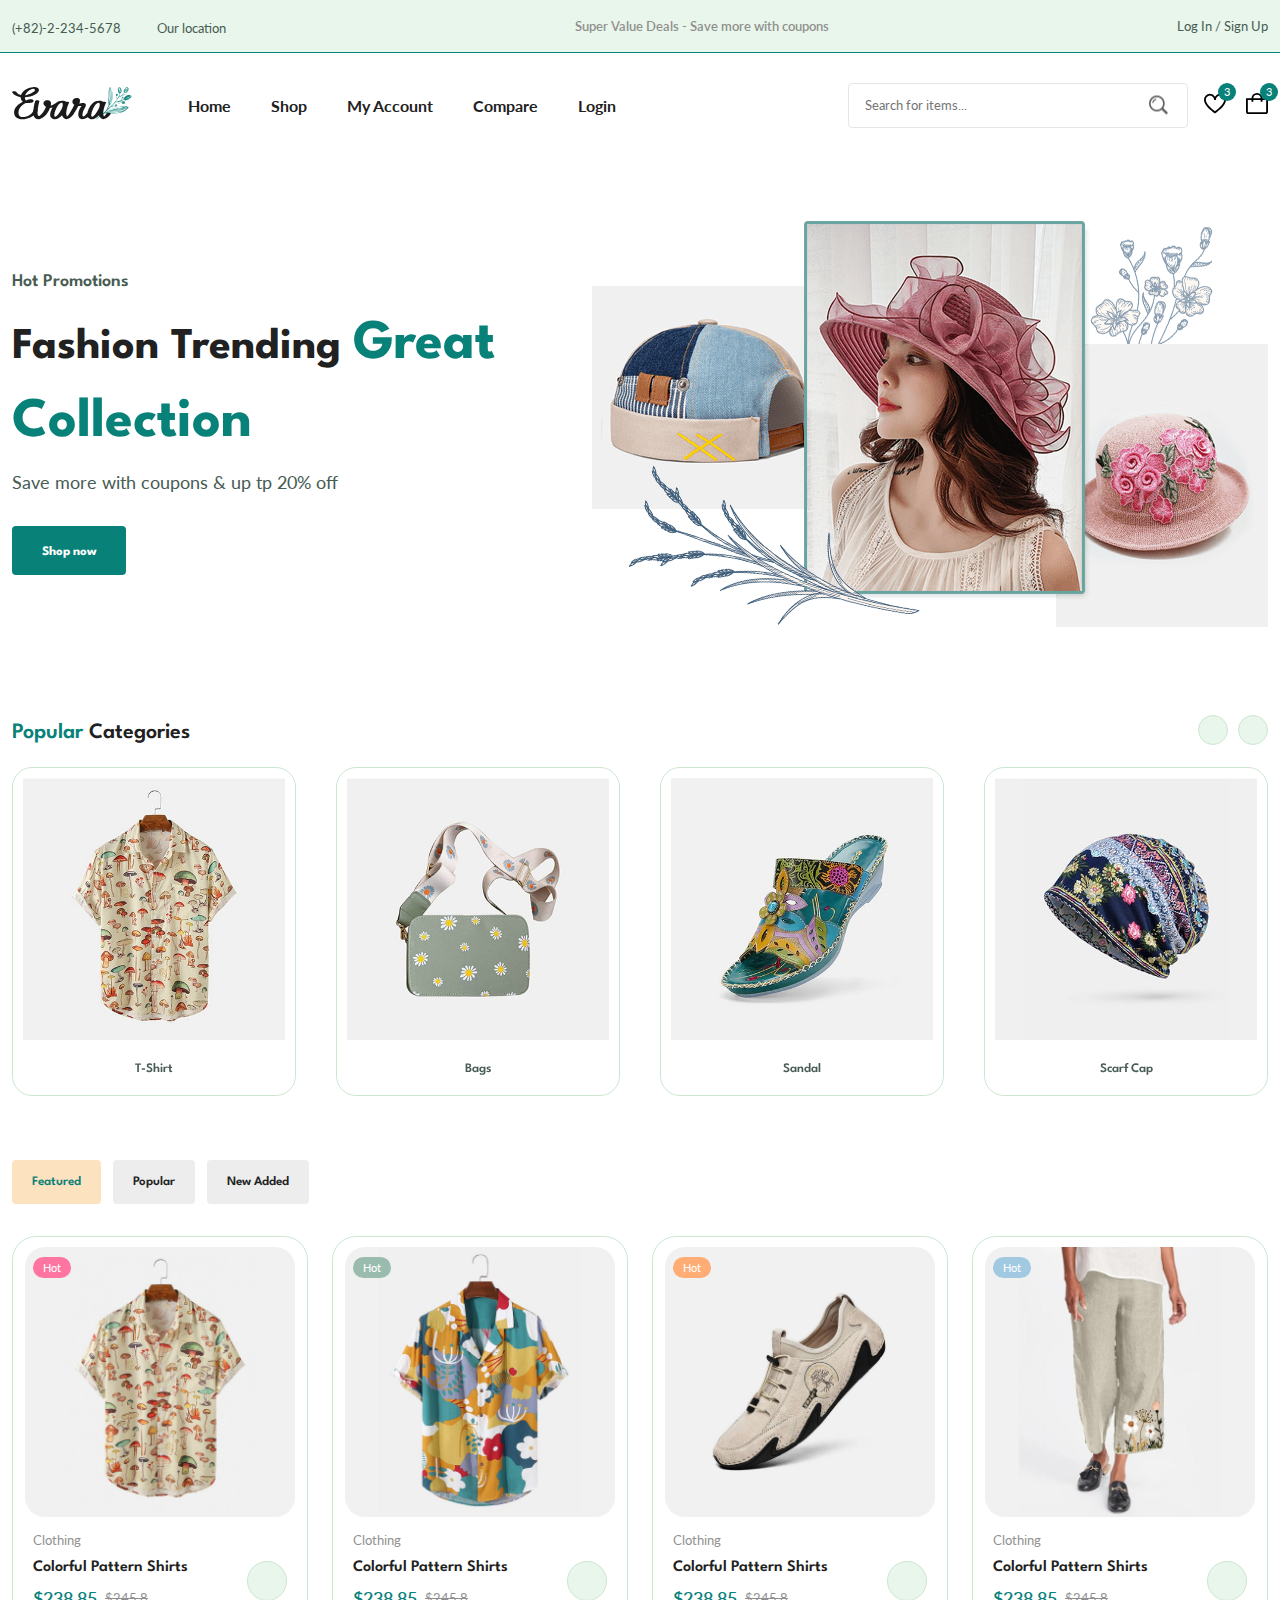
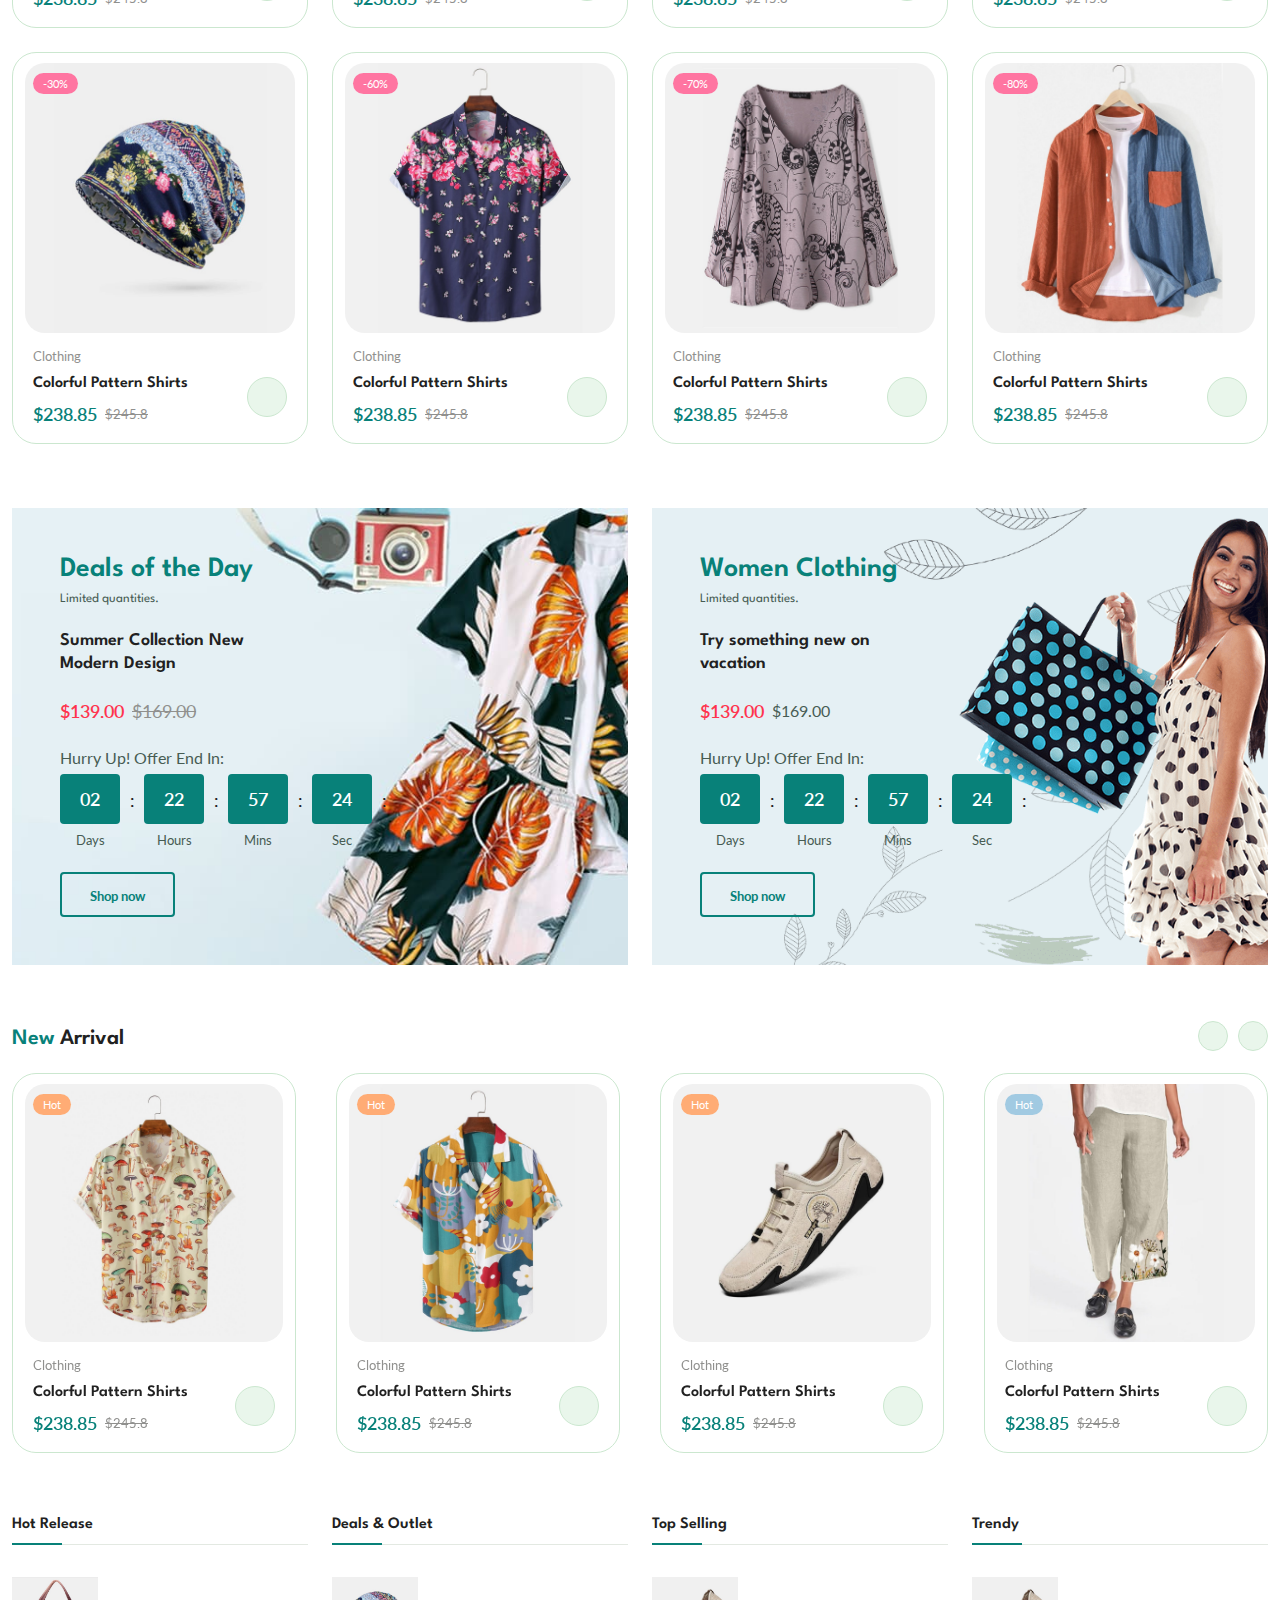
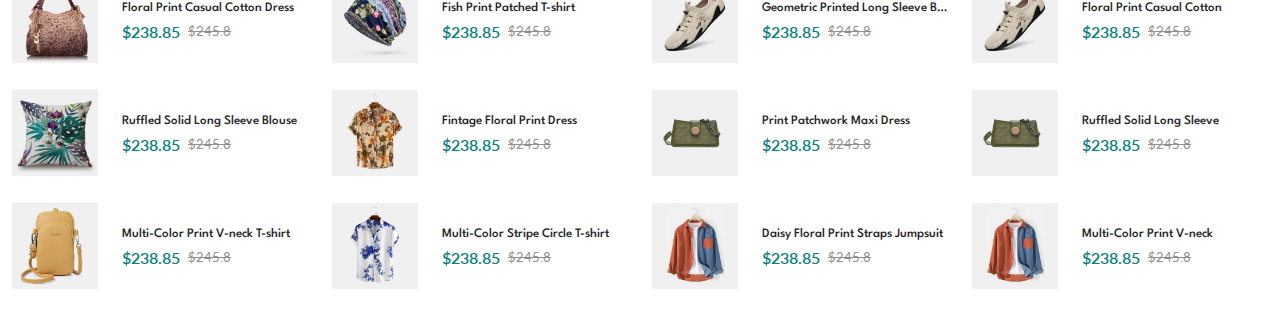
==== commit e927794f: "completed new arrival section" ====
--- a/index.html
+++ b/index.html
@@ -1674,13 +1674,814 @@
       </section>
 
       <!--=============== DEALS ===============-->
-      <section class="deals"></section>
+      <section class="deals section">
+        <div class="container deals__contaniner grid">
+          <div class="deals__item">
+            <div class="deals__group">
+              <h3 class="deals__brand">Deals of the Day</h3>
+              <span class="deals__category">Limited quantities.</span>
+            </div>
+
+            <h4 class="deals__title">Summer Collection New Modern Design</h4>
+            <div class="deals__price flex">
+              <span class="new__price">$139.00</span>
+              <span class="old__price">$169.00</span>
+            </div>
+            <div class="deals__group">
+              <p class="deals__countdown-text">Hurry Up! Offer End In:</p>
+              <div class="countdown">
+                <div class="countdown__amount">
+                  <p class="countdown__period">02</p>
+                  <span class="unit">Days</span>
+                </div>
+                <div class="countdown__amount">
+                  <p class="countdown__period">22</p>
+                  <span class="unit">Hours</span>
+                </div>
+                <div class="countdown__amount">
+                  <p class="countdown__period">57</p>
+                  <span class="unit">Mins</span>
+                </div>
+                <div class="countdown__amount">
+                  <p class="countdown__period">24</p>
+                  <span class="unit">Sec</span>
+                </div>
+              </div>
+            </div>
+
+            <div class="deals__btn">
+              <a href="details.html" class="btn btn--md">Shop now</a>
+            </div>
+          </div>
+          <div class="deals__item">
+            <div class="deals__group">
+              <h3 class="deals__brand">Women Clothing</h3>
+              <span class="deals__category">Limited quantities.</span>
+            </div>
+
+            <h4 class="deals__title">Try something new on vacation</h4>
+            <div class="deals__price flex">
+              <span class="new__price">$139.00</span>
+              <span class="old">$169.00</span>
+            </div>
+            <div class="deals__group">
+              <p class="deals__countdown-text">Hurry Up! Offer End In:</p>
+              <div class="countdown">
+                <div class="countdown__amount">
+                  <p class="countdown__period">02</p>
+                  <span class="unit">Days</span>
+                </div>
+                <div class="countdown__amount">
+                  <p class="countdown__period">22</p>
+                  <span class="unit">Hours</span>
+                </div>
+                <div class="countdown__amount">
+                  <p class="countdown__period">57</p>
+                  <span class="unit">Mins</span>
+                </div>
+                <div class="countdown__amount">
+                  <p class="countdown__period">24</p>
+                  <span class="unit">Sec</span>
+                </div>
+              </div>
+            </div>
+
+            <div class="deals__btn">
+              <a href="details.html" class="btn btn--md">Shop now</a>
+            </div>
+          </div>
+        </div>
+      </section>
 
       <!--=============== NEW ARRIVALS ===============-->
-      <section class="new__arrivals"></section>
+      <section class="new__arrivals section container">
+        <h3 class="section__title"><span>New</span> Arrival</h3>
+
+        <div class="new__container swiper">
+          <div class="swiper-wrapper">
+            <div class="product__item swiper-slide">
+              <div class="product__banner">
+                <a href="" class="product__image">
+                  <img
+                    src="assets/img/product-1-1.jpg"
+                    alt="상품 이미지1"
+                    class="product__img default"
+                  />
+                  <img
+                    src="assets/img/product-1-2.jpg"
+                    alt="상품 이미지2"
+                    class="product__img hover"
+                  />
+                </a>
+
+                <div class="product__actions">
+                  <a href="#" class="action__btn" aria-label="미리보기">
+                    <i class="fi fi-rr-eye"></i>
+                  </a>
+                  <a href="#" class="action__btn" aria-label="찜하기">
+                    <i class="fi fi-rr-heart"></i>
+                  </a>
+                  <a href="#" class="action__btn" aria-label="비교하기">
+                    <i class="fi fi-rr-shuffle"></i>
+                  </a>
+                </div>
+
+                <div class="product__badge light-orange">Hot</div>
+              </div>
+
+              <div class="product__content">
+                <span class="product__category">Clothing</span>
+                <a href="details.html">
+                  <h3 class="product__title">Colorful Pattern Shirts</h3>
+                </a>
+                <div class="product__rating">
+                  <i class="fi fi-rr-star"></i>
+                  <i class="fi fi-rr-star"></i>
+                  <i class="fi fi-rr-star"></i>
+                  <i class="fi fi-rr-star"></i>
+                  <i class="fi fi-rr-star"></i>
+                </div>
+
+                <div class="product__price flex">
+                  <span class="new__price">$238.85</span>
+                  <span class="old__price">$245.8</span>
+                </div>
+
+                <a
+                  href="#"
+                  class="action__btn cart_btn"
+                  aria-label="장바구니에 담기"
+                >
+                  <i class="fi fi-rr-shopping-bag-add"></i>
+                </a>
+              </div>
+            </div>
+            <div class="product__item swiper-slide">
+              <div class="product__banner">
+                <a href="" class="product__image">
+                  <img
+                    src="assets/img/product-2-1.jpg"
+                    alt="상품 이미지1"
+                    class="product__img default"
+                  />
+                  <img
+                    src="assets/img/product-2-2.jpg"
+                    alt="상품 이미지2"
+                    class="product__img hover"
+                  />
+                </a>
+
+                <div class="product__actions">
+                  <a href="#" class="action__btn" aria-label="미리보기">
+                    <i class="fi fi-rr-eye"></i>
+                  </a>
+                  <a href="#" class="action__btn" aria-label="찜하기">
+                    <i class="fi fi-rr-heart"></i>
+                  </a>
+                  <a href="#" class="action__btn" aria-label="비교하기">
+                    <i class="fi fi-rr-shuffle"></i>
+                  </a>
+                </div>
+
+                <div class="product__badge light-orange">Hot</div>
+              </div>
+
+              <div class="product__content">
+                <span class="product__category">Clothing</span>
+                <a href="details.html">
+                  <h3 class="product__title">Colorful Pattern Shirts</h3>
+                </a>
+                <div class="product__rating">
+                  <i class="fi fi-rr-star"></i>
+                  <i class="fi fi-rr-star"></i>
+                  <i class="fi fi-rr-star"></i>
+                  <i class="fi fi-rr-star"></i>
+                  <i class="fi fi-rr-star"></i>
+                </div>
+
+                <div class="product__price flex">
+                  <span class="new__price">$238.85</span>
+                  <span class="old__price">$245.8</span>
+                </div>
+
+                <a
+                  href="#"
+                  class="action__btn cart_btn"
+                  aria-label="장바구니에 담기"
+                >
+                  <i class="fi fi-rr-shopping-bag-add"></i>
+                </a>
+              </div>
+            </div>
+            <div class="product__item swiper-slide">
+              <div class="product__banner">
+                <a href="" class="product__image">
+                  <img
+                    src="assets/img/product-3-1.jpg"
+                    alt="상품 이미지1"
+                    class="product__img default"
+                  />
+                  <img
+                    src="assets/img/product-3-2.jpg"
+                    alt="상품 이미지2"
+                    class="product__img hover"
+                  />
+                </a>
+
+                <div class="product__actions">
+                  <a href="#" class="action__btn" aria-label="미리보기">
+                    <i class="fi fi-rr-eye"></i>
+                  </a>
+                  <a href="#" class="action__btn" aria-label="찜하기">
+                    <i class="fi fi-rr-heart"></i>
+                  </a>
+                  <a href="#" class="action__btn" aria-label="비교하기">
+                    <i class="fi fi-rr-shuffle"></i>
+                  </a>
+                </div>
+
+                <div class="product__badge light-orange">Hot</div>
+              </div>
+
+              <div class="product__content">
+                <span class="product__category">Clothing</span>
+                <a href="details.html">
+                  <h3 class="product__title">Colorful Pattern Shirts</h3>
+                </a>
+                <div class="product__rating">
+                  <i class="fi fi-rr-star"></i>
+                  <i class="fi fi-rr-star"></i>
+                  <i class="fi fi-rr-star"></i>
+                  <i class="fi fi-rr-star"></i>
+                  <i class="fi fi-rr-star"></i>
+                </div>
+
+                <div class="product__price flex">
+                  <span class="new__price">$238.85</span>
+                  <span class="old__price">$245.8</span>
+                </div>
+
+                <a
+                  href="#"
+                  class="action__btn cart_btn"
+                  aria-label="장바구니에 담기"
+                >
+                  <i class="fi fi-rr-shopping-bag-add"></i>
+                </a>
+              </div>
+            </div>
+
+            <div class="product__item swiper-slide">
+              <div class="product__banner">
+                <a href="" class="product__image">
+                  <img
+                    src="assets/img/product-4-1.jpg"
+                    alt="상품 이미지1"
+                    class="product__img default"
+                  />
+                  <img
+                    src="assets/img/product-4-2.jpg"
+                    alt="상품 이미지2"
+                    class="product__img hover"
+                  />
+                </a>
+
+                <div class="product__actions">
+                  <a href="#" class="action__btn" aria-label="미리보기">
+                    <i class="fi fi-rr-eye"></i>
+                  </a>
+                  <a href="#" class="action__btn" aria-label="찜하기">
+                    <i class="fi fi-rr-heart"></i>
+                  </a>
+                  <a href="#" class="action__btn" aria-label="비교하기">
+                    <i class="fi fi-rr-shuffle"></i>
+                  </a>
+                </div>
+
+                <div class="product__badge light-blue">Hot</div>
+              </div>
+
+              <div class="product__content">
+                <span class="product__category">Clothing</span>
+                <a href="details.html">
+                  <h3 class="product__title">Colorful Pattern Shirts</h3>
+                </a>
+                <div class="product__rating">
+                  <i class="fi fi-rr-star"></i>
+                  <i class="fi fi-rr-star"></i>
+                  <i class="fi fi-rr-star"></i>
+                  <i class="fi fi-rr-star"></i>
+                  <i class="fi fi-rr-star"></i>
+                </div>
+
+                <div class="product__price flex">
+                  <span class="new__price">$238.85</span>
+                  <span class="old__price">$245.8</span>
+                </div>
+
+                <a
+                  href="#"
+                  class="action__btn cart_btn"
+                  aria-label="장바구니에 담기"
+                >
+                  <i class="fi fi-rr-shopping-bag-add"></i>
+                </a>
+              </div>
+            </div>
+
+            <div class="product__item swiper-slide">
+              <div class="product__banner">
+                <a href="" class="product__image">
+                  <img
+                    src="assets/img/product-5-1.jpg"
+                    alt="상품 이미지1"
+                    class="product__img default"
+                  />
+                  <img
+                    src="assets/img/product-5-2.jpg"
+                    alt="상품 이미지2"
+                    class="product__img hover"
+                  />
+                </a>
+
+                <div class="product__actions">
+                  <a href="#" class="action__btn" aria-label="미리보기">
+                    <i class="fi fi-rr-eye"></i>
+                  </a>
+                  <a href="#" class="action__btn" aria-label="찜하기">
+                    <i class="fi fi-rr-heart"></i>
+                  </a>
+                  <a href="#" class="action__btn" aria-label="비교하기">
+                    <i class="fi fi-rr-shuffle"></i>
+                  </a>
+                </div>
+
+                <div class="product__badge light-pink">-30%</div>
+              </div>
+
+              <div class="product__content">
+                <span class="product__category">Clothing</span>
+                <a href="details.html">
+                  <h3 class="product__title">Colorful Pattern Shirts</h3>
+                </a>
+                <div class="product__rating">
+                  <i class="fi fi-rr-star"></i>
+                  <i class="fi fi-rr-star"></i>
+                  <i class="fi fi-rr-star"></i>
+                  <i class="fi fi-rr-star"></i>
+                  <i class="fi fi-rr-star"></i>
+                </div>
+
+                <div class="product__price flex">
+                  <span class="new__price">$238.85</span>
+                  <span class="old__price">$245.8</span>
+                </div>
+
+                <a
+                  href="#"
+                  class="action__btn cart_btn"
+                  aria-label="장바구니에 담기"
+                >
+                  <i class="fi fi-rr-shopping-bag-add"></i>
+                </a>
+              </div>
+            </div>
+
+            <div class="product__item swiper-slide">
+              <div class="product__banner">
+                <a href="" class="product__image">
+                  <img
+                    src="assets/img/product-6-1.jpg"
+                    alt="상품 이미지1"
+                    class="product__img default"
+                  />
+                  <img
+                    src="assets/img/product-6-2.jpg"
+                    alt="상품 이미지2"
+                    class="product__img hover"
+                  />
+                </a>
+
+                <div class="product__actions">
+                  <a href="#" class="action__btn" aria-label="미리보기">
+                    <i class="fi fi-rr-eye"></i>
+                  </a>
+                  <a href="#" class="action__btn" aria-label="찜하기">
+                    <i class="fi fi-rr-heart"></i>
+                  </a>
+                  <a href="#" class="action__btn" aria-label="비교하기">
+                    <i class="fi fi-rr-shuffle"></i>
+                  </a>
+                </div>
+
+                <div class="product__badge light-pink">-60%</div>
+              </div>
+
+              <div class="product__content">
+                <span class="product__category">Clothing</span>
+                <a href="details.html">
+                  <h3 class="product__title">Colorful Pattern Shirts</h3>
+                </a>
+                <div class="product__rating">
+                  <i class="fi fi-rr-star"></i>
+                  <i class="fi fi-rr-star"></i>
+                  <i class="fi fi-rr-star"></i>
+                  <i class="fi fi-rr-star"></i>
+                  <i class="fi fi-rr-star"></i>
+                </div>
+
+                <div class="product__price flex">
+                  <span class="new__price">$238.85</span>
+                  <span class="old__price">$245.8</span>
+                </div>
+
+                <a
+                  href="#"
+                  class="action__btn cart_btn"
+                  aria-label="장바구니에 담기"
+                >
+                  <i class="fi fi-rr-shopping-bag-add"></i>
+                </a>
+              </div>
+            </div>
+
+            <div class="product__item swiper-slide">
+              <div class="product__banner">
+                <a href="" class="product__image">
+                  <img
+                    src="assets/img/product-7-1.jpg"
+                    alt="상품 이미지1"
+                    class="product__img default"
+                  />
+                  <img
+                    src="assets/img/product-7-2.jpg"
+                    alt="상품 이미지2"
+                    class="product__img hover"
+                  />
+                </a>
+
+                <div class="product__actions">
+                  <a href="#" class="action__btn" aria-label="미리보기">
+                    <i class="fi fi-rr-eye"></i>
+                  </a>
+                  <a href="#" class="action__btn" aria-label="찜하기">
+                    <i class="fi fi-rr-heart"></i>
+                  </a>
+                  <a href="#" class="action__btn" aria-label="비교하기">
+                    <i class="fi fi-rr-shuffle"></i>
+                  </a>
+                </div>
+
+                <div class="product__badge light-pink">-70%</div>
+              </div>
+
+              <div class="product__content">
+                <span class="product__category">Clothing</span>
+                <a href="details.html">
+                  <h3 class="product__title">Colorful Pattern Shirts</h3>
+                </a>
+                <div class="product__rating">
+                  <i class="fi fi-rr-star"></i>
+                  <i class="fi fi-rr-star"></i>
+                  <i class="fi fi-rr-star"></i>
+                  <i class="fi fi-rr-star"></i>
+                  <i class="fi fi-rr-star"></i>
+                </div>
+
+                <div class="product__price flex">
+                  <span class="new__price">$238.85</span>
+                  <span class="old__price">$245.8</span>
+                </div>
+
+                <a
+                  href="#"
+                  class="action__btn cart_btn"
+                  aria-label="장바구니에 담기"
+                >
+                  <i class="fi fi-rr-shopping-bag-add"></i>
+                </a>
+              </div>
+            </div>
+
+            <div class="product__item swiper-slide">
+              <div class="product__banner">
+                <a href="" class="product__image">
+                  <img
+                    src="assets/img/product-8-1.jpg"
+                    alt="상품 이미지1"
+                    class="product__img default"
+                  />
+                  <img
+                    src="assets/img/product-8-2.jpg"
+                    alt="상품 이미지2"
+                    class="product__img hover"
+                  />
+                </a>
+
+                <div class="product__actions">
+                  <a href="#" class="action__btn" aria-label="미리보기">
+                    <i class="fi fi-rr-eye"></i>
+                  </a>
+                  <a href="#" class="action__btn" aria-label="찜하기">
+                    <i class="fi fi-rr-heart"></i>
+                  </a>
+                  <a href="#" class="action__btn" aria-label="비교하기">
+                    <i class="fi fi-rr-shuffle"></i>
+                  </a>
+                </div>
+
+                <div class="product__badge light-pink">-80%</div>
+              </div>
+
+              <div class="product__content">
+                <span class="product__category">Clothing</span>
+                <a href="details.html">
+                  <h3 class="product__title">Colorful Pattern Shirts</h3>
+                </a>
+                <div class="product__rating">
+                  <i class="fi fi-rr-star"></i>
+                  <i class="fi fi-rr-star"></i>
+                  <i class="fi fi-rr-star"></i>
+                  <i class="fi fi-rr-star"></i>
+                  <i class="fi fi-rr-star"></i>
+                </div>
+
+                <div class="product__price flex">
+                  <span class="new__price">$238.85</span>
+                  <span class="old__price">$245.8</span>
+                </div>
+
+                <a
+                  href="#"
+                  class="action__btn cart_btn"
+                  aria-label="장바구니에 담기"
+                >
+                  <i class="fi fi-rr-shopping-bag-add"></i>
+                </a>
+              </div>
+            </div>
+          </div>
+          <div class="swiper-button-next">
+            <i class="fi fi-rs-angle-right"></i>
+          </div>
+          <div class="swiper-button-prev">
+            <i class="fi fi-rs-angle-left"></i>
+          </div>
+        </div>
+      </section>
 
       <!--=============== SHOWCASE ===============-->
-      <section class="showcase"></section>
+      <section class="showcase section">
+        <div class="showcase__container container grid">
+          <div class="showcase__wrapper">
+            <h3 class="section__title">Hot Release</h3>
+
+            <div class="showcase__item">
+              <a href="details.html" class="showcase__img-box">
+                <img
+                  src="assets/img/showcase-img-1.jpg"
+                  alt=""
+                  class="showcase__img"
+                />
+              </a>
+              <div class="showcase__content">
+                <a href="details.html">
+                  <h4 class="showcase__title">
+                    Floral Print Casual Cotton Dress
+                  </h4>
+                </a>
+                <div class="showcase__price flex">
+                  <span class="new__price">$238.85</span>
+                  <span class="old__price">$245.8</span>
+                </div>
+              </div>
+            </div>
+            <div class="showcase__item">
+              <a href="details.html" class="showcase__img-box">
+                <img
+                  src="assets/img/showcase-img-2.jpg"
+                  alt=""
+                  class="showcase__img"
+                />
+              </a>
+              <div class="showcase__content">
+                <a href="details.html">
+                  <h4 class="showcase__title">
+                    Ruffled Solid Long Sleeve Blouse
+                  </h4>
+                </a>
+                <div class="showcase__price flex">
+                  <span class="new__price">$238.85</span>
+                  <span class="old__price">$245.8</span>
+                </div>
+              </div>
+            </div>
+            <div class="showcase__item">
+              <a href="details.html" class="showcase__img-box">
+                <img
+                  src="assets/img/showcase-img-3.jpg"
+                  alt=""
+                  class="showcase__img"
+                />
+              </a>
+              <div class="showcase__content">
+                <a href="details.html">
+                  <h4 class="showcase__title">
+                    Multi-Color Print V-neck T-shirt
+                  </h4>
+                </a>
+                <div class="showcase__price flex">
+                  <span class="new__price">$238.85</span>
+                  <span class="old__price">$245.8</span>
+                </div>
+              </div>
+            </div>
+          </div>
+
+          <div class="showcase__wrapper">
+            <h3 class="section__title">Deals & Outlet</h3>
+
+            <div class="showcase__item">
+              <a href="details.html" class="showcase__img-box">
+                <img
+                  src="assets/img/showcase-img-4.jpg"
+                  alt=""
+                  class="showcase__img"
+                />
+              </a>
+              <div class="showcase__content">
+                <a href="details.html">
+                  <h4 class="showcase__title">Fish Print Patched T-shirt</h4>
+                </a>
+                <div class="showcase__price flex">
+                  <span class="new__price">$238.85</span>
+                  <span class="old__price">$245.8</span>
+                </div>
+              </div>
+            </div>
+            <div class="showcase__item">
+              <a href="details.html" class="showcase__img-box">
+                <img
+                  src="assets/img/showcase-img-5.jpg"
+                  alt=""
+                  class="showcase__img"
+                />
+              </a>
+              <div class="showcase__content">
+                <a href="details.html">
+                  <h4 class="showcase__title">Fintage Floral Print Dress</h4>
+                </a>
+                <div class="showcase__price flex">
+                  <span class="new__price">$238.85</span>
+                  <span class="old__price">$245.8</span>
+                </div>
+              </div>
+            </div>
+            <div class="showcase__item">
+              <a href="details.html" class="showcase__img-box">
+                <img
+                  src="assets/img/showcase-img-6.jpg"
+                  alt=""
+                  class="showcase__img"
+                />
+              </a>
+              <div class="showcase__content">
+                <a href="details.html">
+                  <h4 class="showcase__title">
+                    Multi-Color Stripe Circle T-shirt
+                  </h4>
+                </a>
+                <div class="showcase__price flex">
+                  <span class="new__price">$238.85</span>
+                  <span class="old__price">$245.8</span>
+                </div>
+              </div>
+            </div>
+          </div>
+
+          <div class="showcase__wrapper">
+            <h3 class="section__title">Top Selling</h3>
+
+            <div class="showcase__item">
+              <a href="details.html" class="showcase__img-box">
+                <img
+                  src="assets/img/showcase-img-7.jpg"
+                  alt=""
+                  class="showcase__img"
+                />
+              </a>
+              <div class="showcase__content">
+                <a href="details.html">
+                  <h4 class="showcase__title">
+                    Geometric Printed Long Sleeve Blouse
+                  </h4>
+                </a>
+                <div class="showcase__price flex">
+                  <span class="new__price">$238.85</span>
+                  <span class="old__price">$245.8</span>
+                </div>
+              </div>
+            </div>
+            <div class="showcase__item">
+              <a href="details.html" class="showcase__img-box">
+                <img
+                  src="assets/img/showcase-img-8.jpg"
+                  alt=""
+                  class="showcase__img"
+                />
+              </a>
+              <div class="showcase__content">
+                <a href="details.html">
+                  <h4 class="showcase__title">Print Patchwork Maxi Dress</h4>
+                </a>
+                <div class="showcase__price flex">
+                  <span class="new__price">$238.85</span>
+                  <span class="old__price">$245.8</span>
+                </div>
+              </div>
+            </div>
+            <div class="showcase__item">
+              <a href="details.html" class="showcase__img-box">
+                <img
+                  src="assets/img/showcase-img-9.jpg"
+                  alt=""
+                  class="showcase__img"
+                />
+              </a>
+              <div class="showcase__content">
+                <a href="details.html">
+                  <h4 class="showcase__title">
+                    Daisy Floral Print Straps Jumpsuit
+                  </h4>
+                </a>
+                <div class="showcase__price flex">
+                  <span class="new__price">$238.85</span>
+                  <span class="old__price">$245.8</span>
+                </div>
+              </div>
+            </div>
+          </div>
+
+          <div class="showcase__wrapper">
+            <h3 class="section__title">Trendy</h3>
+
+            <div class="showcase__item">
+              <a href="details.html" class="showcase__img-box">
+                <img
+                  src="assets/img/showcase-img-7.jpg"
+                  alt=""
+                  class="showcase__img"
+                />
+              </a>
+              <div class="showcase__content">
+                <a href="details.html">
+                  <h4 class="showcase__title">Floral Print Casual Cotton</h4>
+                </a>
+                <div class="showcase__price flex">
+                  <span class="new__price">$238.85</span>
+                  <span class="old__price">$245.8</span>
+                </div>
+              </div>
+            </div>
+            <div class="showcase__item">
+              <a href="details.html" class="showcase__img-box">
+                <img
+                  src="assets/img/showcase-img-8.jpg"
+                  alt=""
+                  class="showcase__img"
+                />
+              </a>
+              <div class="showcase__content">
+                <a href="details.html">
+                  <h4 class="showcase__title">Ruffled Solid Long Sleeve</h4>
+                </a>
+                <div class="showcase__price flex">
+                  <span class="new__price">$238.85</span>
+                  <span class="old__price">$245.8</span>
+                </div>
+              </div>
+            </div>
+            <div class="showcase__item">
+              <a href="details.html" class="showcase__img-box">
+                <img
+                  src="assets/img/showcase-img-9.jpg"
+                  alt=""
+                  class="showcase__img"
+                />
+              </a>
+              <div class="showcase__content">
+                <a href="details.html">
+                  <h4 class="showcase__title">Multi-Color Print V-neck</h4>
+                </a>
+                <div class="showcase__price flex">
+                  <span class="new__price">$238.85</span>
+                  <span class="old__price">$245.8</span>
+                </div>
+              </div>
+            </div>
+          </div>
+        </div>
+      </section>
 
       <!--=============== NEWSLETTER ===============-->
       <section class="newsletter"></section>
--- a/assets/css/styles.css
+++ b/assets/css/styles.css
@@ -29,7 +29,7 @@
   --h4-font-size: 1.375rem;
   --large-font-size: 1.125rem;
   --normal-font-size: 1rem;
-  --small-font-size: 0.875rem;
+  --small-font-size: 0.8125rem;
   --smaller-font-size: 0.75rem;
   --tiny-font-size: 0.6875rem;
 
@@ -69,10 +69,10 @@
 input,
 textarea,
 body {
-  color: var(-- text-color);
-  font-family: var(-- body-font);
-  font-size: var(-- normal-font-size);
-  font-weight: var(-- weight-400);
+  color: var(--text-color);
+  font-family: var(--body-font);
+  font-size: var(--normal-font-size);
+  font-weight: var(--weight-400);
 }
 body {
   background-color: var(--body-color);
@@ -326,6 +326,11 @@
   color: var(--first-color);
 }
 
+.btn--md {
+  font-family: var(--body-font);
+  height: 45px;
+  line-height: 45px;
+}
 /*=============== CATEGORIES ===============*/
 .categories {
   overflow: hidden;
@@ -584,11 +589,151 @@
   color: var(--body-color);
 }
 /*=============== DEALS ===============*/
-
+.deals__contaniner {
+  grid-template-columns: repeat(2, 1fr);
+}
+.deals__item:nth-child(1) {
+  background-image: url("../img/deals-1.jpg");
+}
+
+.deals__item:nth-child(2) {
+  background-image: url("../img/deals-2.png");
+}
+
+.deals__item {
+  padding: 3rem;
+  background-size: cover;
+  background-position: center;
+
+  display: flex;
+  flex-direction: column;
+  gap: 1.5rem;
+}
+
+.deals__brand {
+  color: var(--first-color);
+  font-size: var(--h3-font-size);
+  margin-bottom: 0.25rem;
+}
+
+.deals__category {
+  font-family: var(--second-font);
+  font-size: var(--small-font-size);
+}
+
+.deals__title {
+  max-width: 240px;
+  font-size: var(--large-font-size);
+  font-weight: var(--weight-600);
+  line-height: 1.3;
+}
+
+.deals__price .new__price,
+.deals__price .old__price {
+  font-size: var(--large-font-size);
+}
+
+.deals__price .new__price {
+  color: hsl(352, 100%, 60%);
+}
+
+.deals__countdown-text {
+  margin-bottom: 0.25rem;
+}
+
+.countdown {
+  display: flex;
+  gap: 1.5rem;
+}
+.countdown__amount {
+  position: relative;
+}
+
+.countdown__amount::after {
+  content: ":";
+  position: absolute;
+  font-size: var(--large-font-size);
+  color: var(--title-color);
+  top: 20%;
+  right: -25%;
+}
+
+.countdown__period {
+  background-color: var(--first-color);
+  color: var(--body-color);
+  font-size: var(--large-font-size);
+  font-weight: var(--weight-600);
+  width: 60px;
+  height: 50px;
+  text-align: center;
+  line-height: 50px;
+  border-radius: 0.25rem;
+  margin-bottom: 0.5rem;
+}
+
+.unit {
+  font-size: var(--small-font-size);
+  text-align: center;
+  display: block;
+}
+
+.deals__btn .btn {
+  background-color: transparent;
+  color: var(--first-color);
+}
 /*=============== NEW ARRIVALS ===============*/
+.new__arrivals {
+  overflow: hidden;
+}
 
 /*=============== SHOWCASE ===============*/
-
+.showcase__container {
+  grid-template-columns: repeat(4, 1fr);
+}
+.showcase__wrapper .section__title {
+  font-size: var(--normal-font-sized);
+  border-bottom: 1px solid var(--border-color-alt);
+  padding-bottom: 0.75rem;
+  margin-bottom: 2rem;
+  position: relative;
+}
+
+.showcase__wrapper .section__title::before {
+  content: "";
+  position: absolute;
+  left: 0;
+  bottom: -1.3px;
+  width: 50px;
+  height: 2px;
+  background-color: var(--first-color);
+}
+
+.showcase__item {
+  display: flex;
+  align-items: center;
+  gap: 1.5rem;
+}
+
+.showcase__item:not(:last-child) {
+  margin-bottom: 1.5rem;
+}
+
+.showcase__img {
+  width: 86px;
+}
+
+.showcase__content {
+  width: calc(100% - 110px);
+}
+
+.showcase__title {
+  font-size: var(--small-font-size);
+  font-weight: var(--weight-500);
+  white-space: nowrap;
+  overflow: hidden;
+  text-overflow: ellipsis;
+  margin-bottom: 0.5rem;
+}
 /*=============== NEWSLETTER ===============*/
 
 /*=============== FOOTER ===============*/
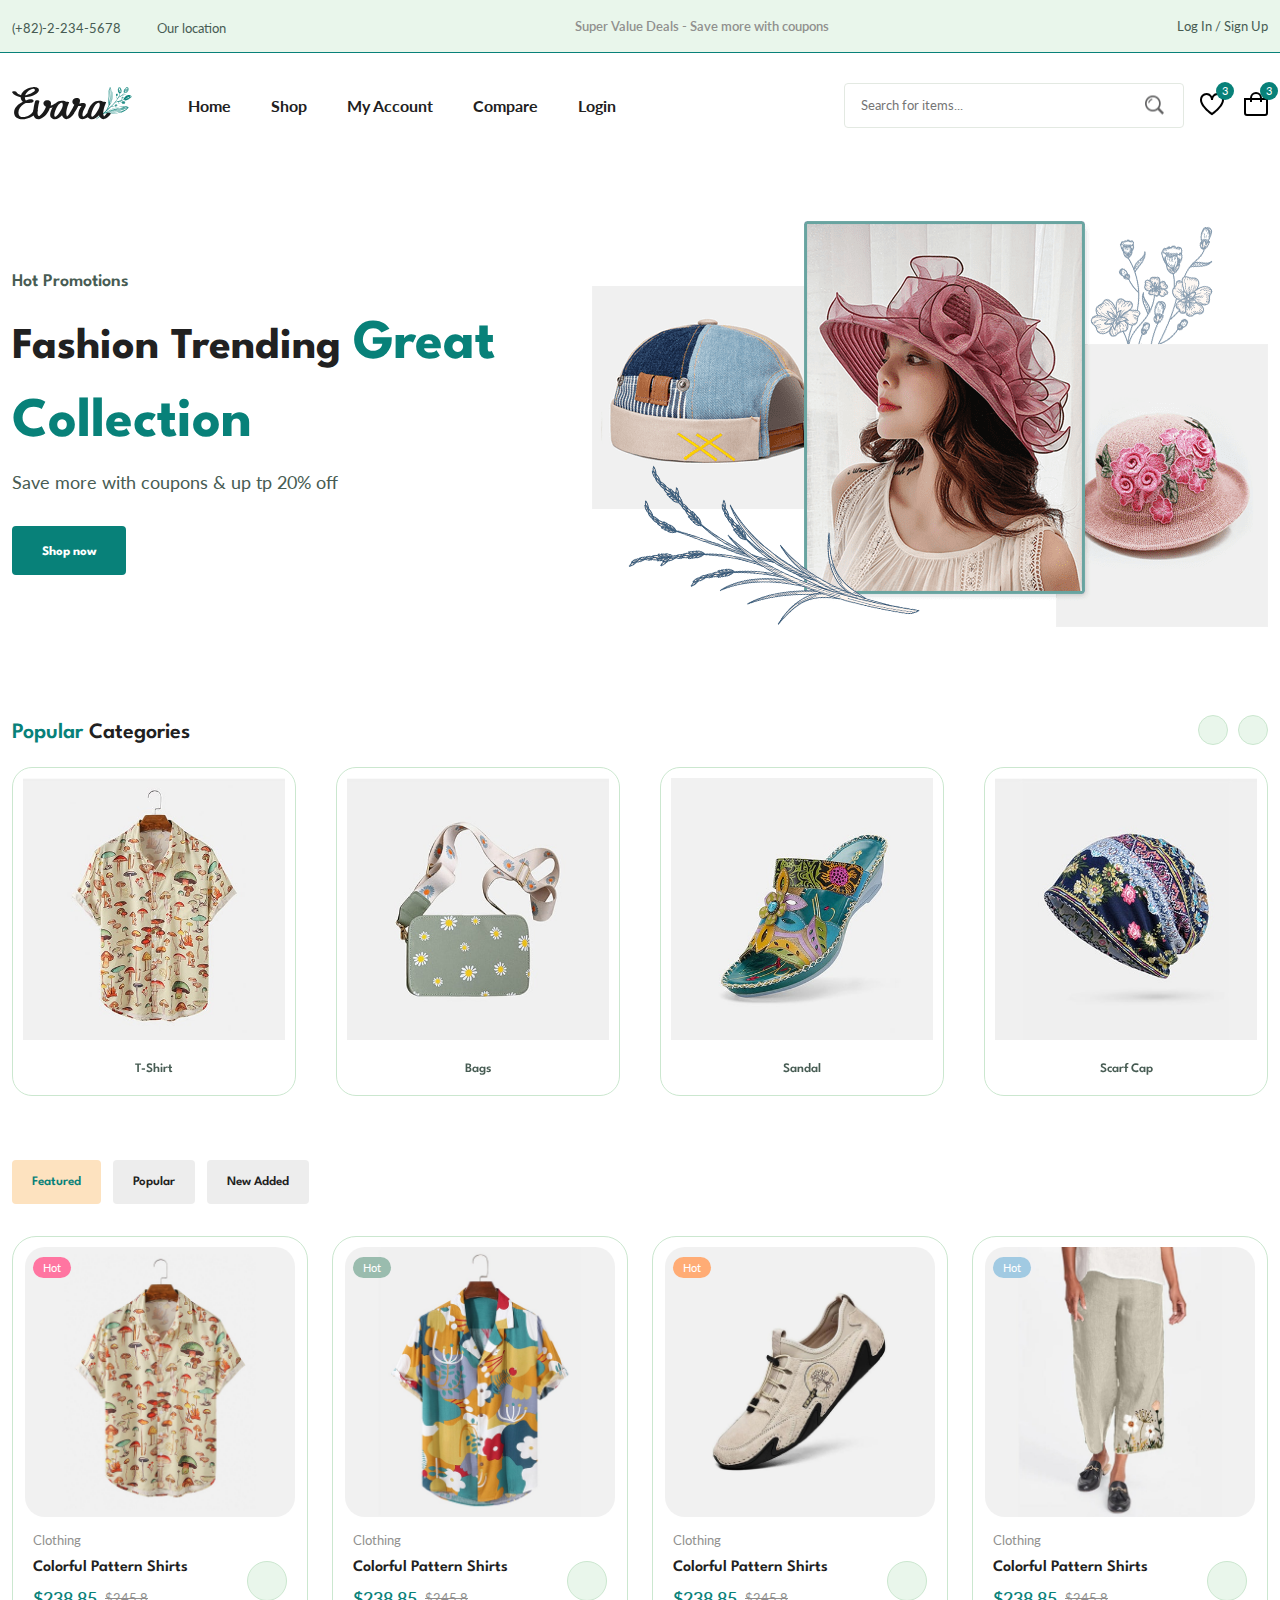
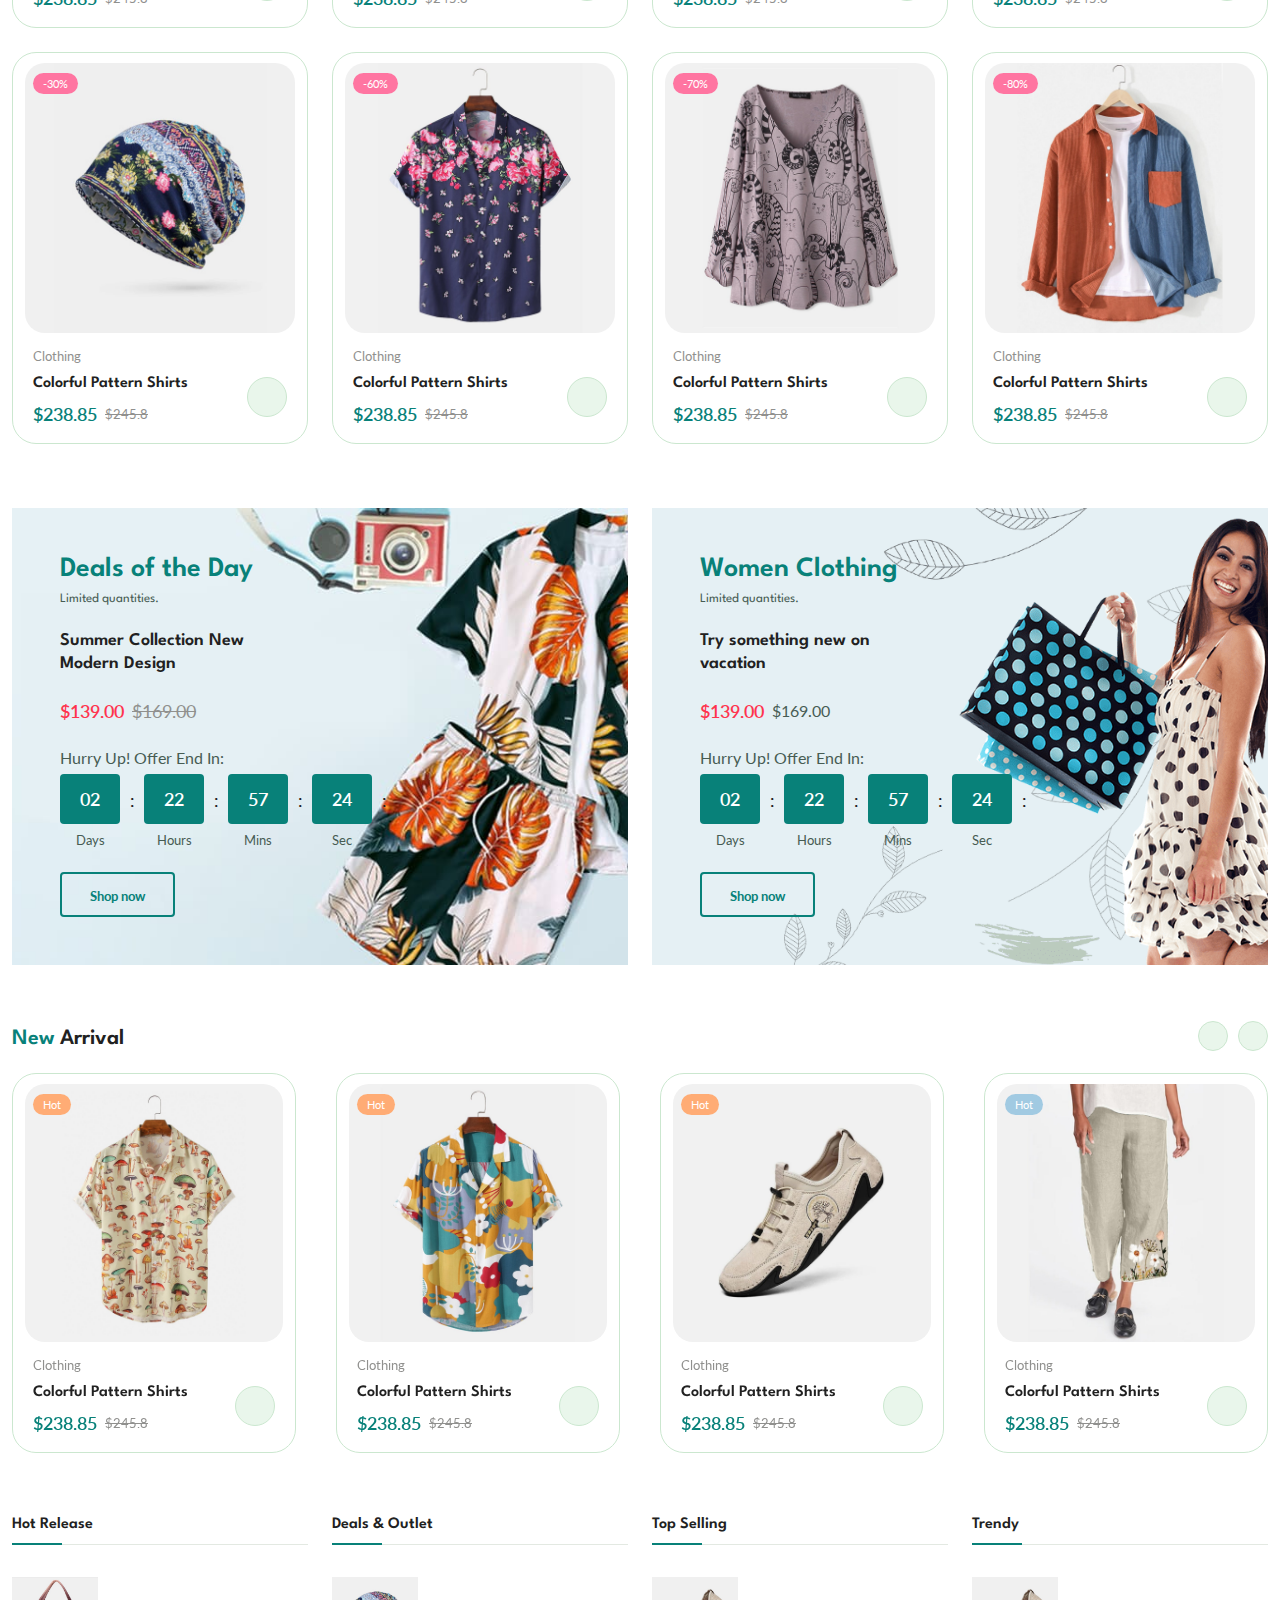
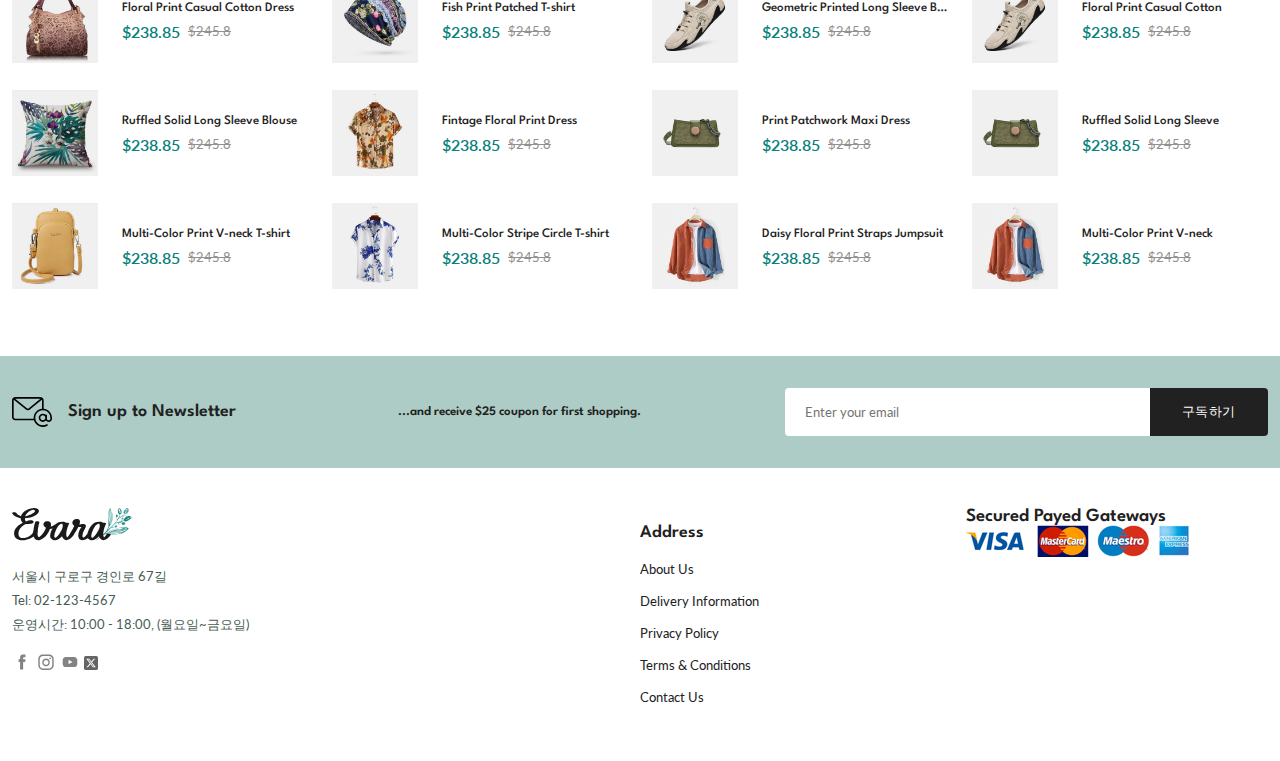
==== commit a7311256: "create footer" ====
--- a/index.html
+++ b/index.html
@@ -2484,11 +2484,103 @@
       </section>
 
       <!--=============== NEWSLETTER ===============-->
-      <section class="newsletter"></section>
+      <section class="newsletter section home__newsletter">
+        <div class="newsletter__container container grid">
+          <h3 class="newsletter__title flex">
+            <img
+              src="assets/img/icon-email.svg"
+              alt="news letter icon"
+              class="newsletter__icon"
+            />
+            Sign up to Newsletter
+          </h3>
+
+          <p class="newsletter__description">
+            ...and receive $25 coupon for first shopping.
+          </p>
+
+          <form action="" class="newsletter__form">
+            <input
+              type="text"
+              placeholder="Enter your email"
+              class="newsletter__input"
+            />
+            <button type="submit" class="newsletter__btn">구독하기</button>
+          </form>
+        </div>
+      </section>
     </main>
 
     <!--=============== FOOTER ===============-->
-    <footer class="footer"></footer>
+    <footer class="footer container">
+      <div class="footer__container grid">
+        <div class="footer__content">
+          <a href="index.html" class="footer__logo">
+            <img
+              src="assets/img/logo.svg"
+              alt="로고"
+              class="footer__logo-img"
+            />
+          </a>
+
+          <!-- <h4 class="footer__subtitle">Contact</h4> -->
+          <p class="footer__description">서울시 구로구 경인로 67길</p>
+          <p class="footer__description"><span>Tel:</span> 02-123-4567</p>
+          <p class="footer__description">
+            <span>운영시간:</span> 10:00 - 18:00, (월요일~금요일)
+          </p>
+
+          <div class="footer__social">
+            <div class="footer__social-links flex">
+              <a href="" class="footer__social-icon">
+                <img src="assets/img/icon-facebook.svg" alt="페이스북" />
+              </a>
+              <a href="" class="footer__social-icon">
+                <img src="assets/img/icon-instagram.svg" alt="인스타그램" />
+              </a>
+              <a href="" class="footer__social-icon">
+                <img src="assets/img/icon-youtube.svg" alt="유튜브" />
+              </a>
+              <a href="" class="footer__social-icon">
+                <img src="assets/img/x-icon.svg" alt="엑스" />
+              </a>
+            </div>
+          </div>
+        </div>
+
+        <div class="footer__content">
+          <h3 class="footer__title">Address</h3>
+
+          <ul class="footer__links">
+            <li>
+              <a href="" class="footer_link">About Us</a>
+            </li>
+            <li>
+              <a href="" class="footer_link">Delivery Information</a>
+            </li>
+            <li>
+              <a href="" class="footer_link">Privacy Policy</a>
+            </li>
+            <li>
+              <a href="" class="footer_link">Terms & Conditions</a>
+            </li>
+            <li>
+              <a href="" class="footer_link">Contact Us</a>
+            </li>
+          </ul>
+        </div>
+
+        <div class="footer_content">
+          <h3 class="footer_title">Secured Payed Gateways</h3>
+
+          <img
+            src="assets/img/payment-method.png"
+            alt="카드정보"
+            class="payment__img"
+          />
+        </div>
+      </div>
+    </footer>
 
     <!--=============== SWIPER JS ===============-->
     <script src="https://cdn.jsdelivr.net/npm/swiper@11/swiper-bundle.min.js"></script>
--- a/assets/css/styles.css
+++ b/assets/css/styles.css
@@ -202,13 +202,13 @@
   gap: 1rem;
 }
 .nav__logo img {
-  width: 9.375rem;
+  width: 7.5rem;
 }
 
 .nav__menu {
-  width: 100%;
+  /* width: 100%; */
+  flex-grow: 1;
   margin-left: 2.5rem;
-  /* justify-content: space-between; */
 }
 
 .nave__list {
@@ -254,7 +254,7 @@
   position: relative;
 }
 .header__action-btn img {
-  width: 1.875rem;
+  width: 1.5rem;
 }
 
 .header__action-btn .count {
@@ -735,9 +735,109 @@
   margin-bottom: 0.5rem;
 }
 /*=============== NEWSLETTER ===============*/
-
+.newsletter {
+  background-color: hsl(166, 23%, 74%);
+}
+.home__newsletter {
+  margin-top: 2rem;
+}
+.newsletter__container {
+  grid-template-columns: repeat(2, 3.5fr) 5fr;
+  align-items: center;
+  gap: 3rem;
+}
+
+.newsletter__title {
+  gap: 1rem;
+  font-size: var(--large-font-size);
+}
+
+.newsletter__icon {
+  width: 2.5rem;
+}
+
+.newsletter__description {
+  color: var(--title-color);
+  font-family: var(--second-font);
+  font-size: var(--small-font-size);
+  font-weight: var(--weight-600);
+}
+
+.newsletter__form {
+  display: flex;
+}
+
+.newsletter__input,
+.newsletter__btn {
+  font-size: var(--small-font-size);
+}
+
+.newsletter__input {
+  background-color: var(--body-color);
+  padding-inline: 1.25rem;
+  border-radius: 0.25rem 0 0 0.25rem;
+  width: 100%;
+  height: 3rem;
+}
+.newsletter__btn {
+  background-color: var(--title-color);
+  color: var(--body-color);
+  padding-inline: 2rem;
+  border-radius: 0 0.25rem 0.25rem 0;
+  font-family: var(--second-font);
+  font-weight: var(--weight-500);
+  letter-spacing: 0.5px;
+  cursor: pointer;
+  transition: all 0.3s ease;
+  white-space: nowrap;
+}
+
+.newsletter__btn:hover {
+  background-color: var(--first-color);
+}
 /*=============== FOOTER ===============*/
-
+.footer__container {
+  grid-template-columns: 5fr 2.5fr 2.5fr;
+  padding-block: 2.5rem;
+}
+.footer__logo-img {
+  width: 7.5rem;
+  margin-bottom: 1.25rem;
+}
+.footer__description {
+  font-size: var(--small-font-size);
+  /* margin-bottom: 0.25rem; */
+}
+.footer__social-links {
+  margin-top: 1rem;
+  gap: 0.25rem;
+}
+
+.footer__social-icon {
+  width: 1.25rem;
+  opacity: 0.6;
+}
+.footer__social-icon:last-child {
+  width: 0.9rem;
+  vertical-align: top;
+}
+
+.footer__title {
+  font-size: var(--large-font-size);
+  margin-block: 1rem 1.25rem;
+}
+.footer_link {
+  color: var(--title-color);
+  font-size: var(--small-font-size);
+  margin-bottom: 1rem;
+  display: block;
+  transition: all 0.3s ease;
+}
+
+.footer__link:hover {
+  color: var(--first-color);
+  margin-left: 0.25rem;
+}
 /*=============== BREADCRUMBS ===============*/
 
 /*=============== SHOP ===============*/
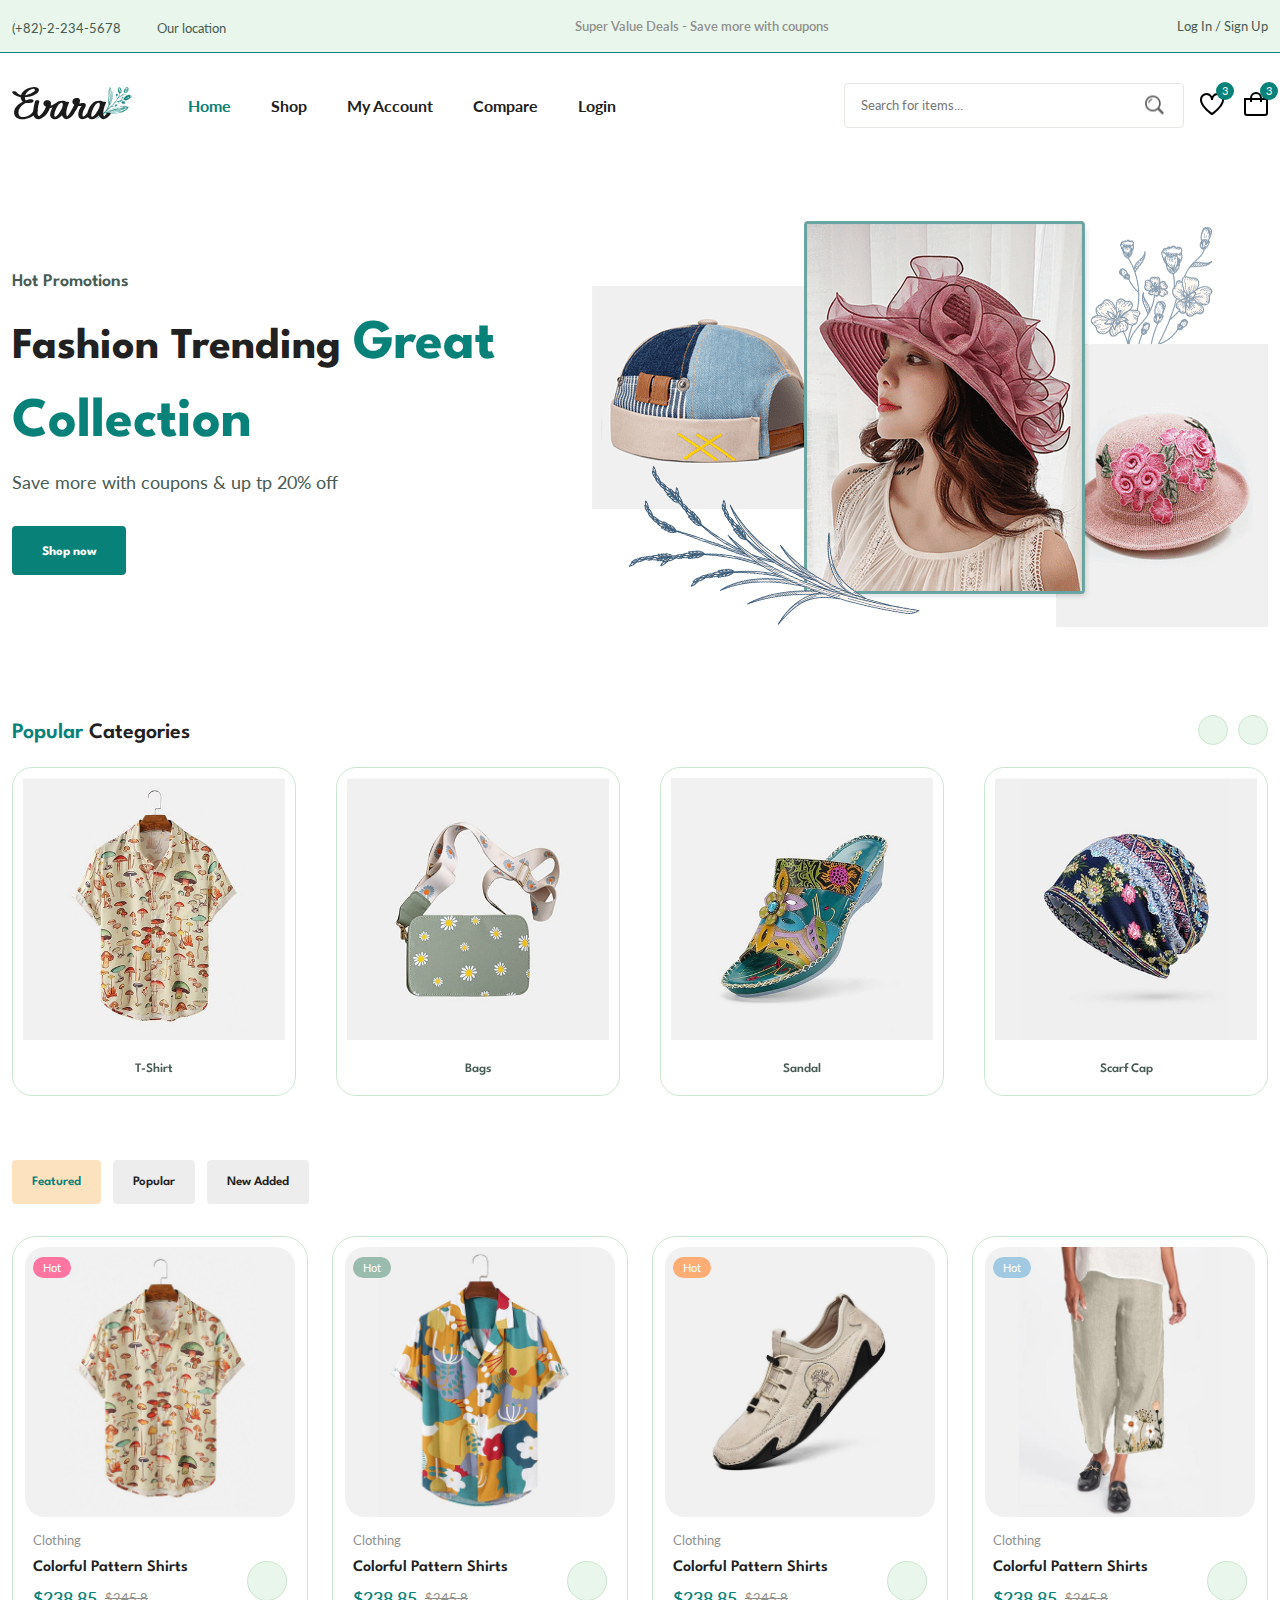
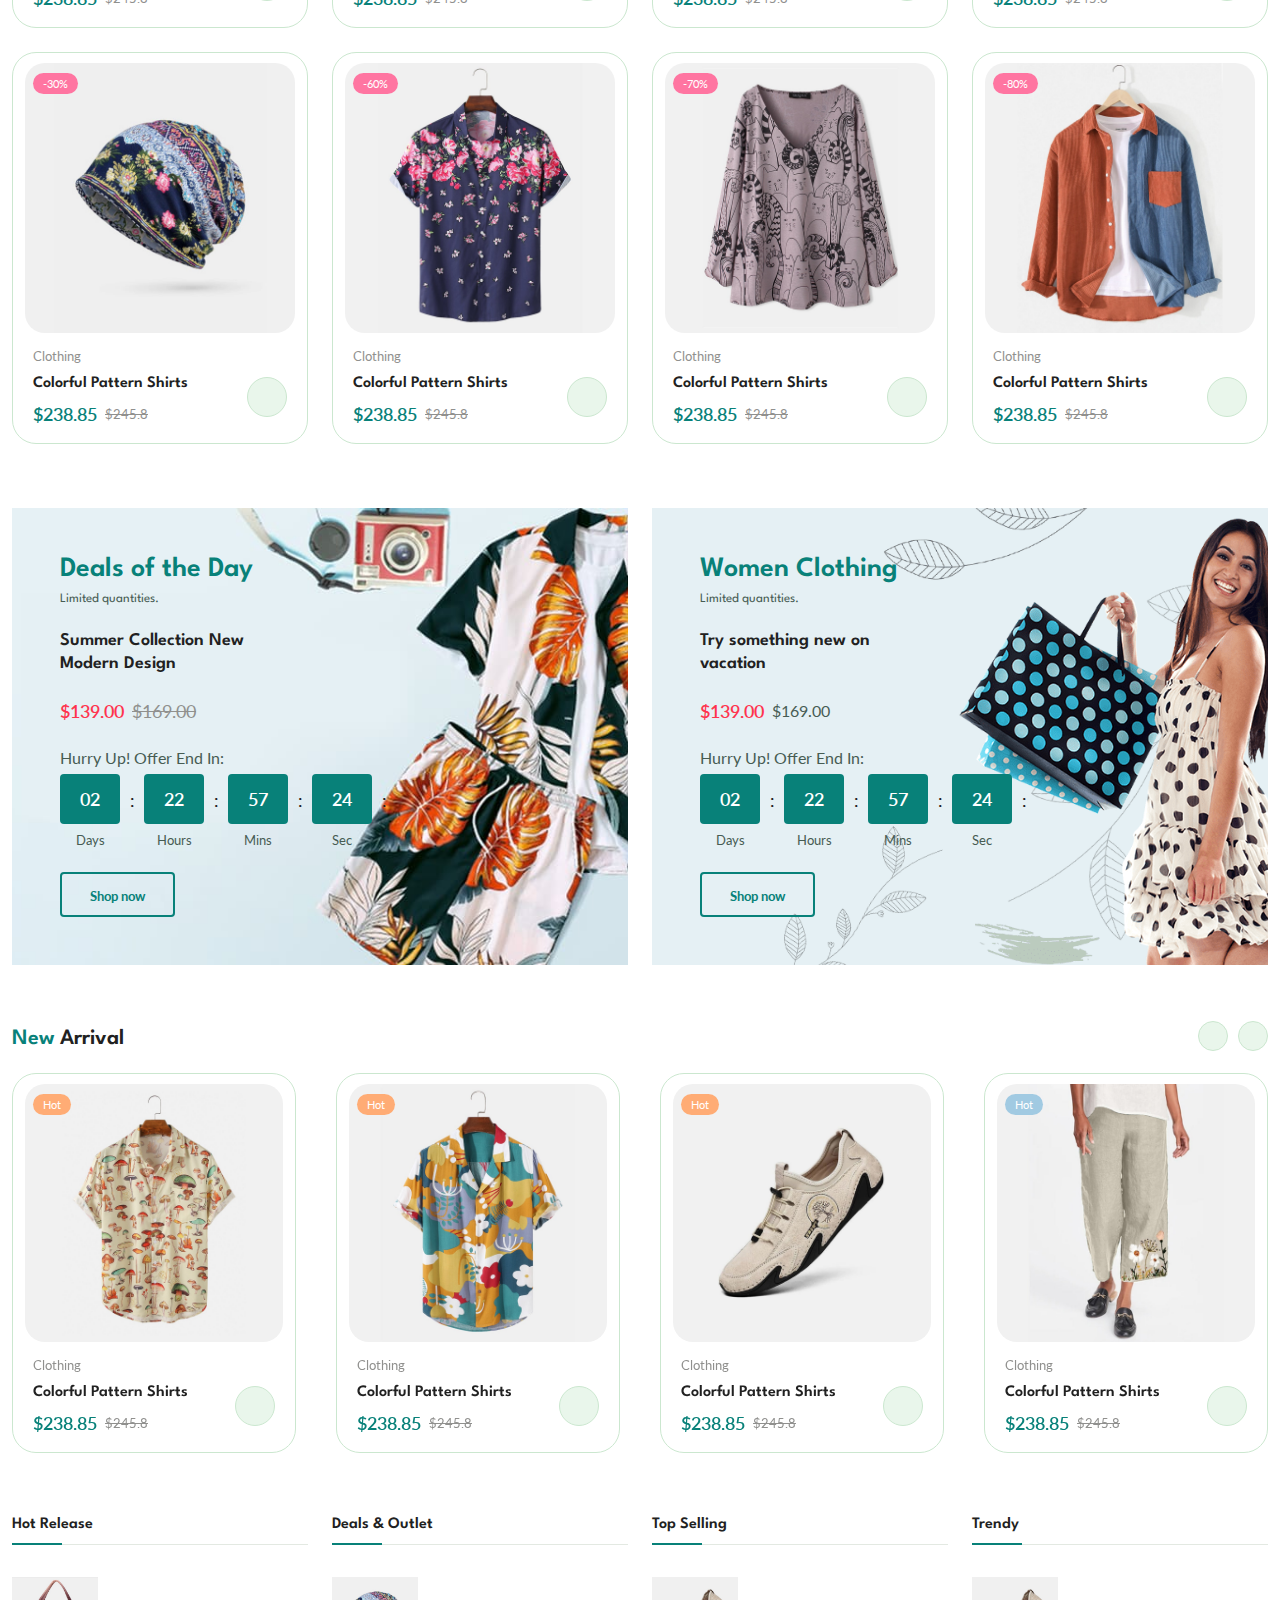
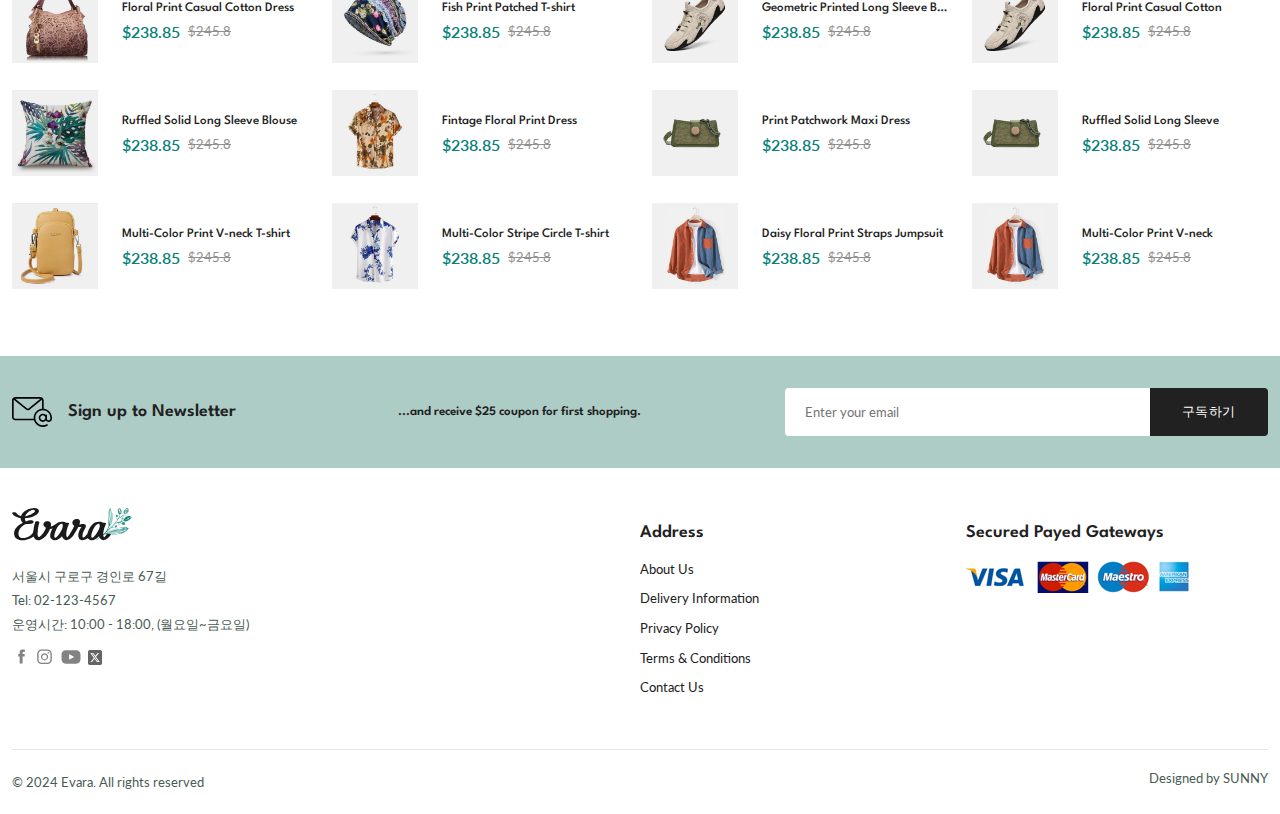
==== commit b90b4bac: "create detail page" ====
--- a/index.html
+++ b/index.html
@@ -51,7 +51,7 @@
         <div class="nav__menu">
           <ul class="nave__list">
             <li class="nav__item">
-              <a href="index.html" class="nav__link">Home</a>
+              <a href="index.html" class="nav__link active-link">Home</a>
             </li>
             <li class="nav__item">
               <a href="shop.html" class="nav__link">Shop</a>
@@ -2553,25 +2553,25 @@
 
           <ul class="footer__links">
             <li>
-              <a href="" class="footer_link">About Us</a>
+              <a href="" class="footer__link">About Us</a>
             </li>
             <li>
-              <a href="" class="footer_link">Delivery Information</a>
+              <a href="" class="footer__link">Delivery Information</a>
             </li>
             <li>
-              <a href="" class="footer_link">Privacy Policy</a>
+              <a href="" class="footer__link">Privacy Policy</a>
             </li>
             <li>
-              <a href="" class="footer_link">Terms & Conditions</a>
+              <a href="" class="footer__link">Terms & Conditions</a>
             </li>
             <li>
-              <a href="" class="footer_link">Contact Us</a>
+              <a href="" class="footer__link">Contact Us</a>
             </li>
           </ul>
         </div>
 
         <div class="footer_content">
-          <h3 class="footer_title">Secured Payed Gateways</h3>
+          <h3 class="footer__title">Secured Payed Gateways</h3>
 
           <img
             src="assets/img/payment-method.png"
@@ -2580,6 +2580,11 @@
           />
         </div>
       </div>
+
+      <div class="footer__bottom">
+        <p class="copyright">&copy; 2024 Evara. All rights reserved</p>
+        <span class="designer">Designed by SUNNY</span>
+      </div>
     </footer>
 
     <!--=============== SWIPER JS ===============-->
--- a/assets/css/styles.css
+++ b/assets/css/styles.css
@@ -809,13 +809,16 @@
   /* margin-bottom: 0.25rem; */
 }
 .footer__social-links {
-  margin-top: 1rem;
+  margin-top: 0.5rem;
   gap: 0.25rem;
 }
 
 .footer__social-icon {
-  width: 1.25rem;
+  width: 1.2rem;
   opacity: 0.6;
+}
+.footer__social-icon:nth-child(3) {
+  width: 1.6rem;
 }
 .footer__social-icon:last-child {
   width: 0.9rem;
@@ -826,10 +829,11 @@
   font-size: var(--large-font-size);
   margin-block: 1rem 1.25rem;
 }
-.footer_link {
+
+.footer__link {
   color: var(--title-color);
   font-size: var(--small-font-size);
-  margin-bottom: 1rem;
+  margin-bottom: 0.85rem;
   display: block;
   transition: all 0.3s ease;
 }
@@ -838,12 +842,87 @@
   color: var(--first-color);
   margin-left: 0.25rem;
 }
+
+.footer__bottom {
+  display: flex;
+  justify-content: space-between;
+  padding-block: 1.25rem;
+  border-top: 1px solid var(--border-color-alt);
+}
+.copyright,
+.designer {
+  color: var(--text-color);
+  font-size: var(--small-font-size);
+}
 /*=============== BREADCRUMBS ===============*/
-
+.breadcrumb {
+  background-color: var(--container-color);
+  padding-block: 1.5rem;
+}
+
+.breadcrumb__list {
+  gap: 0.75rem;
+}
+
+.breadcrumb__link {
+  color: var(--text-color);
+  font-size: var(--small-font-size);
+}
 /*=============== SHOP ===============*/
-
+.total__products {
+  margin-bottom: 2.5rem;
+}
+
+.total__products span {
+  color: var(--first-color);
+  font-weight: var(--weight-600);
+}
+
+.pagination {
+  display: flex;
+  gap: 0.625rem;
+  margin-top: 2.75rem;
+  place-self: center;
+}
+.pagination__link {
+  display: inline-block;
+  color: var(--text-color);
+  width: 34px;
+  height: 34px;
+  border-radius: 0.25rem;
+  line-height: 34px;
+  text-align: center;
+  font-size: var(--small-font-size);
+  font-weight: var(--weight-700);
+  transition: all 0.3s ease;
+}
+
+.pagination__link:hover,
+.pagination__link.active {
+  background-color: var(--first-color);
+  color: var(--body-color);
+}
+
+.pagination__link.icon {
+  border-top-right-radius: 50%;
+  border-bottom-right-radius: 50%;
+}
 /*=============== DETAILS ===============*/
-
+.details__container {
+  grid-template-columns: 5.5fr 6.5fr;
+}
+.details__img {
+  margin-bottom: 0.5rem;
+}
+
+.details__small-images {
+  grid-template-columns: repeat(4, 1fr);
+  gap: 0.625rem;
+}
+
+.details__small-img {
+  cursor: pointer;
+}
 /*=============== DETAILS INFO & REVIEWS ===============*/
 
 /*=============== CART ===============*/
